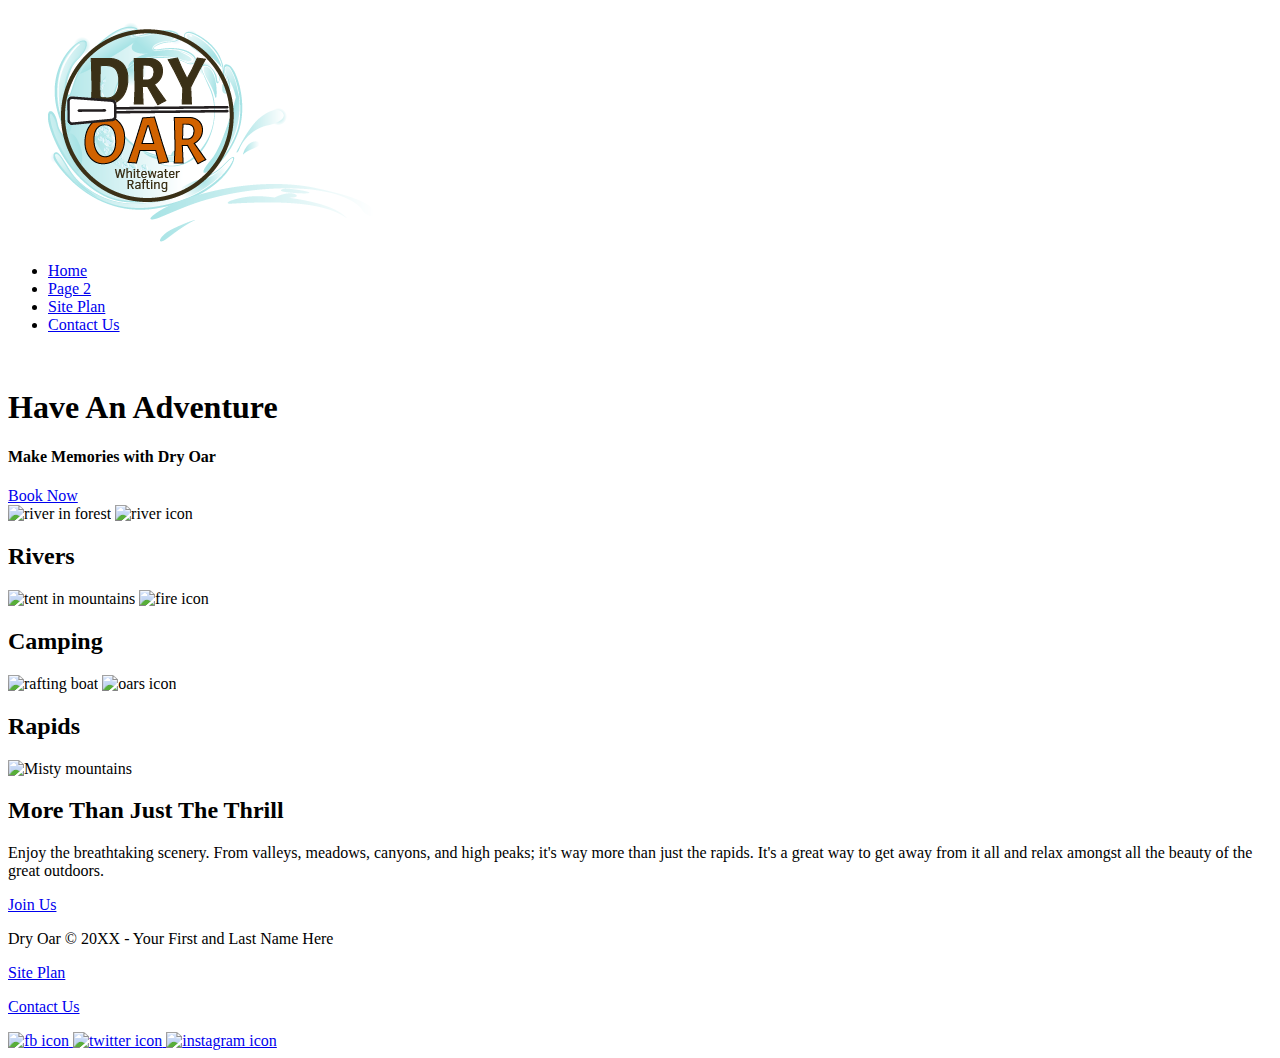
==== index.html @ f2af5c72 "third commit" ====
<!DOCTYPE html>
<html lang="en">
<head>
    <meta charset="UTF-8">
    <meta name="viewport" content="width=device-width, initial-scale=1.0">
    <title>Dry Oar Boating</title>
</head>
<body>
    <header>
        <a href="index.html" id="logo_link">
            <figure>
                <img  class="logo" src="./images/roundlogo.png" alt="Dry Oar logo">
            </figure>
        </a>
        <nav>
            <ul>
                <li><a href="#">Home</a></li>
                <li><a href="#">Page 2</a></li>
                <li><a href="#">Site Plan</a></li>
                <li><a href="#">Contact Us</a></li>
            </ul>
        </nav>
    </header>
    <div id="hero">
        <div id="hero-box">
            <figure>
                <img id="hero-img" src="" alt="">
            </figure>
        </div>
        <section id="hero-msg">
            <h1 class="home-title">Have An Adventure</h1>
            <h4>Make Memories with Dry Oar </h4>
            <div class='button-box'>
                <a class='book' href="contactus.html">Book Now</a>
            </div>
        </section>
    </div>
    <main class="home-grid">
        <section class="rivers-card">
            <img class="card-img" src="images/rivers.jpg" alt="river in forest">
            <img class="icon" src="images/river_icon.png" alt="river icon">
            <h2>Rivers</h2>
        </section>
        <section class="camping-card">
            <img class="card-img" src="images/camping.jpg" alt="tent in mountains">
            <img class="icon" src="images/fire_icon.png" alt="fire icon">
            <h2>Camping</h2>
        </section>
        <section class="rapids-card">
            <img class="card-img" src="images/rapids.jpg" alt="rafting boat">
            <img class="icon" src="images/oars.png" alt="oars icon">
            <h2>Rapids</h2>
        </section>
        <img class="mountains" src="images/mountains.jpg" alt="Misty mountains">
        <section class="msg">
            <h2>More Than Just The Thrill</h2>
            <p>Enjoy the breathtaking scenery. From valleys, meadows, canyons, and high peaks; it's way more than just the rapids. It's a great way to get away from it all and relax amongst all the beauty of the great outdoors. </p>
            <a class='join' href="rivers.html">Join Us</a>
        </section>
    </main>
    <footer>
        <p>Dry Oar &copy; 20XX - Your First and Last Name Here</p>
        <p><a href="site-plan-rafting.html">Site Plan</a></p>
        <p><a href="contactus.html">Contact Us</a></p>
        <div class="social">
            <a href="https://facebook.com">
                <img src="images/facebook.png" alt="fb icon">
            </a>
            <a href="https://twitter.com">
                <img src="images/twitter.png" alt="twitter icon">
            </a>
            <a href="https://instagram.com">
                <img src="images/instagram.png" alt="instagram icon">
            </a>
        </div>
    </footer>
</body>
</html>
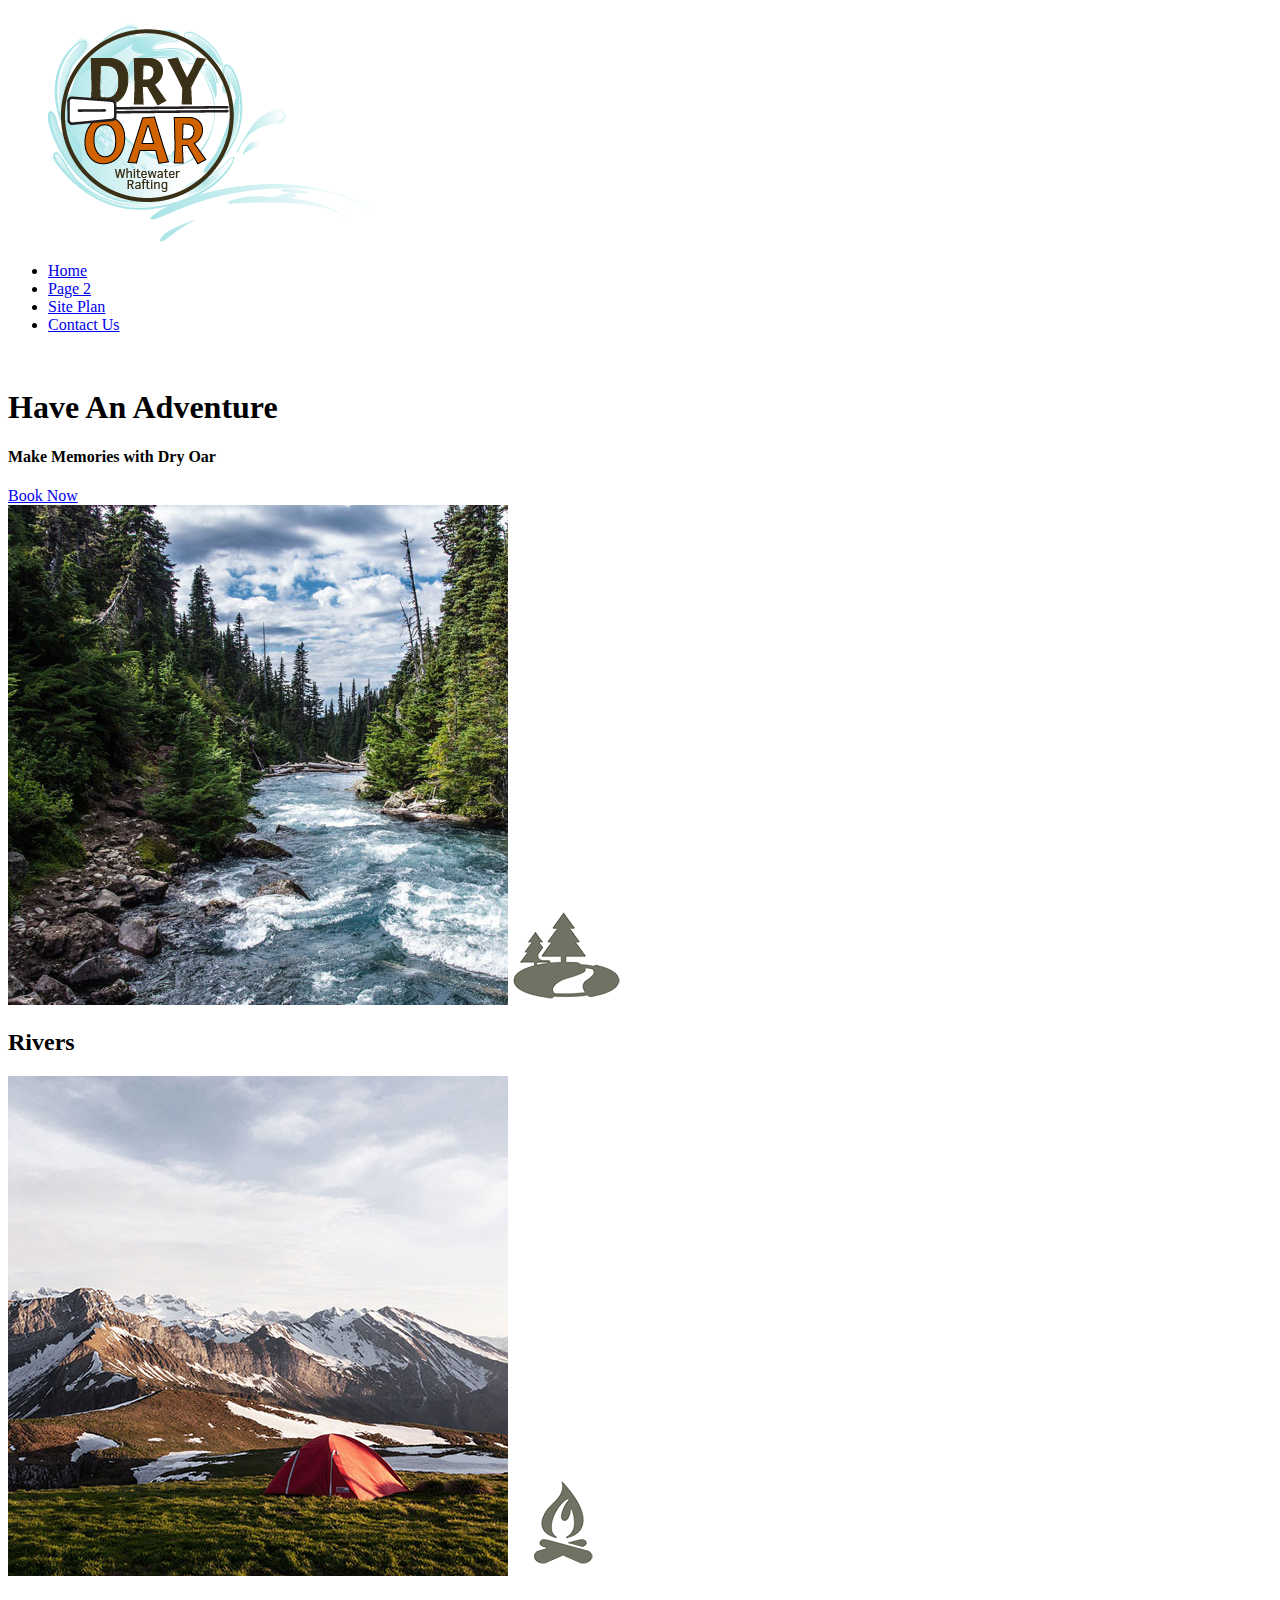
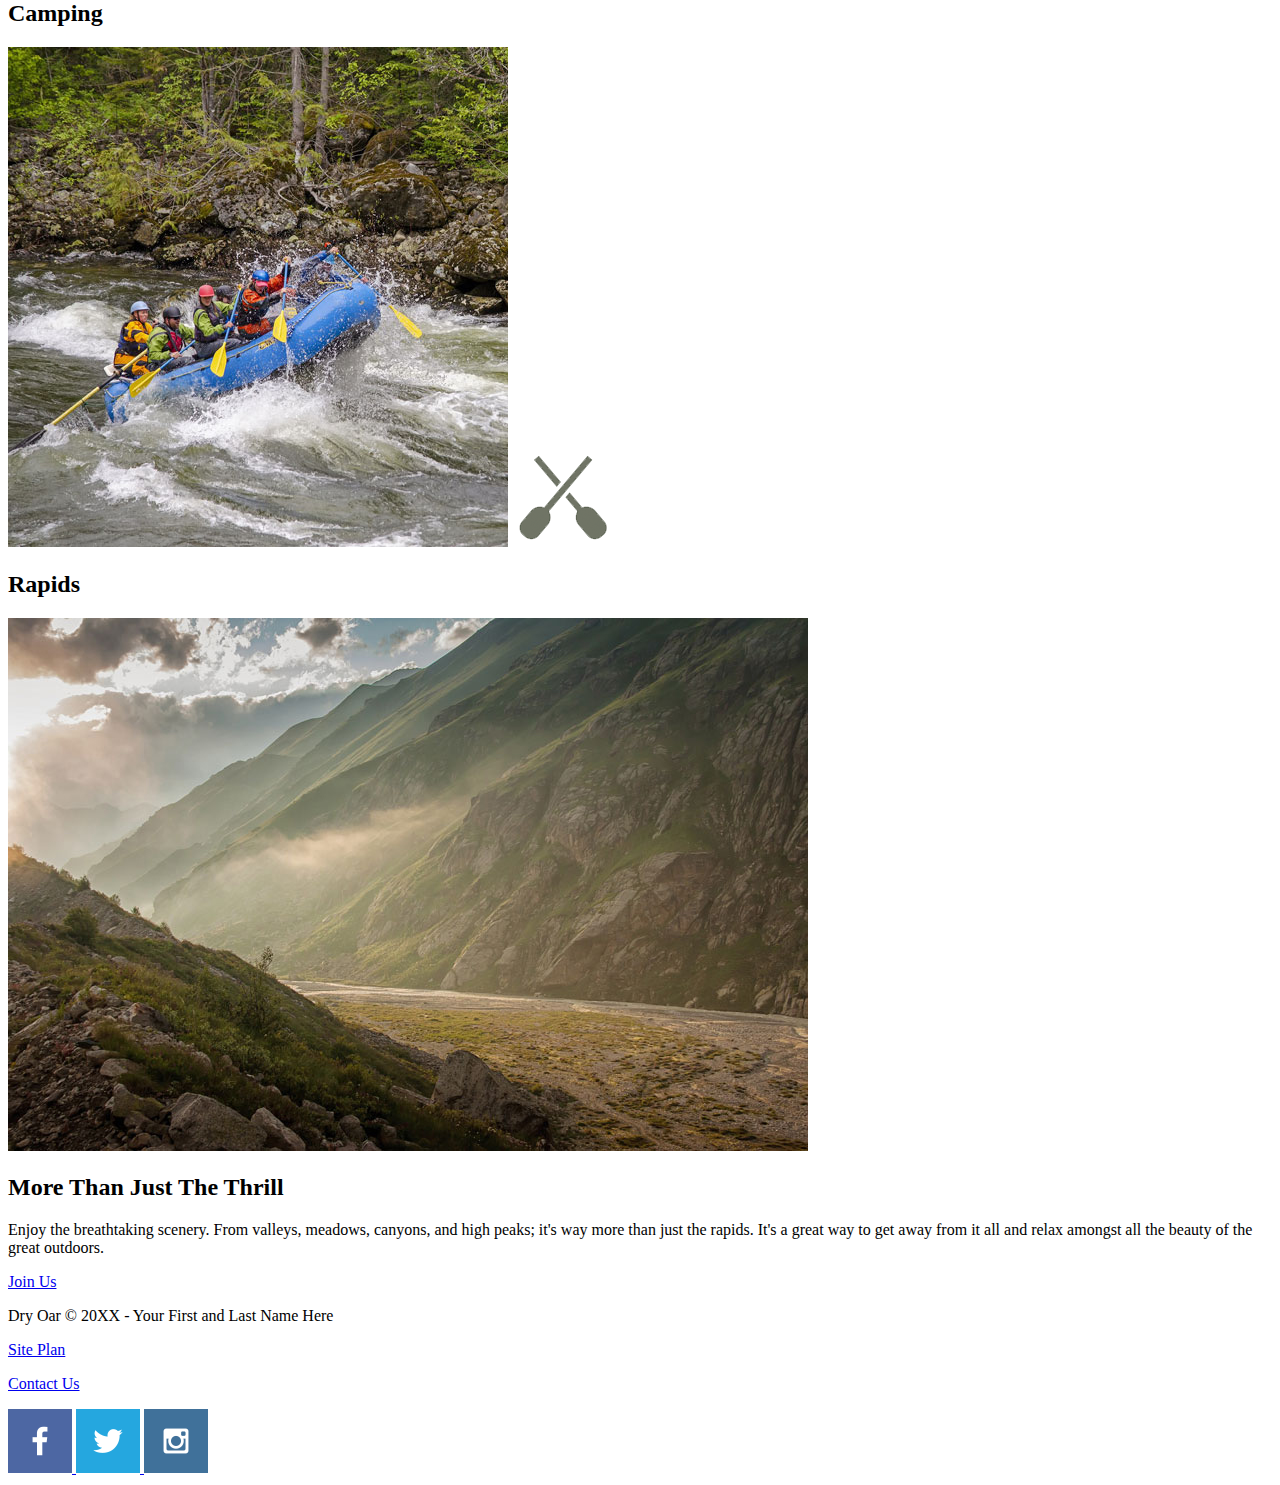
==== commit dd6105b3: "index page ended" ====
--- a/index.html
+++ b/index.html
@@ -37,21 +37,21 @@
     </div>
     <main class="home-grid">
         <section class="rivers-card">
-            <img class="card-img" src="images/rivers.jpg" alt="river in forest">
+            <img class="card-img" src="./images/rivers.jpeg" alt="river in forest">
             <img class="icon" src="images/river_icon.png" alt="river icon">
             <h2>Rivers</h2>
         </section>
         <section class="camping-card">
-            <img class="card-img" src="images/camping.jpg" alt="tent in mountains">
+            <img class="card-img" src="./images/camping.jpeg" alt="tent in mountains">
             <img class="icon" src="images/fire_icon.png" alt="fire icon">
             <h2>Camping</h2>
         </section>
         <section class="rapids-card">
-            <img class="card-img" src="images/rapids.jpg" alt="rafting boat">
+            <img class="card-img" src="./images/rapids.jpeg" alt="rafting boat">
             <img class="icon" src="images/oars.png" alt="oars icon">
             <h2>Rapids</h2>
         </section>
-        <img class="mountains" src="images/mountains.jpg" alt="Misty mountains">
+        <img class="mountains" src="./images/mountains.jpeg" alt="Misty mountains">
         <section class="msg">
             <h2>More Than Just The Thrill</h2>
             <p>Enjoy the breathtaking scenery. From valleys, meadows, canyons, and high peaks; it's way more than just the rapids. It's a great way to get away from it all and relax amongst all the beauty of the great outdoors. </p>
@@ -64,13 +64,13 @@
         <p><a href="contactus.html">Contact Us</a></p>
         <div class="social">
             <a href="https://facebook.com">
-                <img src="images/facebook.png" alt="fb icon">
+                <img src="./images/facebook.png" alt="fb icon">
             </a>
             <a href="https://twitter.com">
-                <img src="images/twitter.png" alt="twitter icon">
+                <img src="./images/twitter.png" alt="twitter icon">
             </a>
             <a href="https://instagram.com">
-                <img src="images/instagram.png" alt="instagram icon">
+                <img src="./images/instagram.png" alt="instagram icon">
             </a>
         </div>
     </footer>
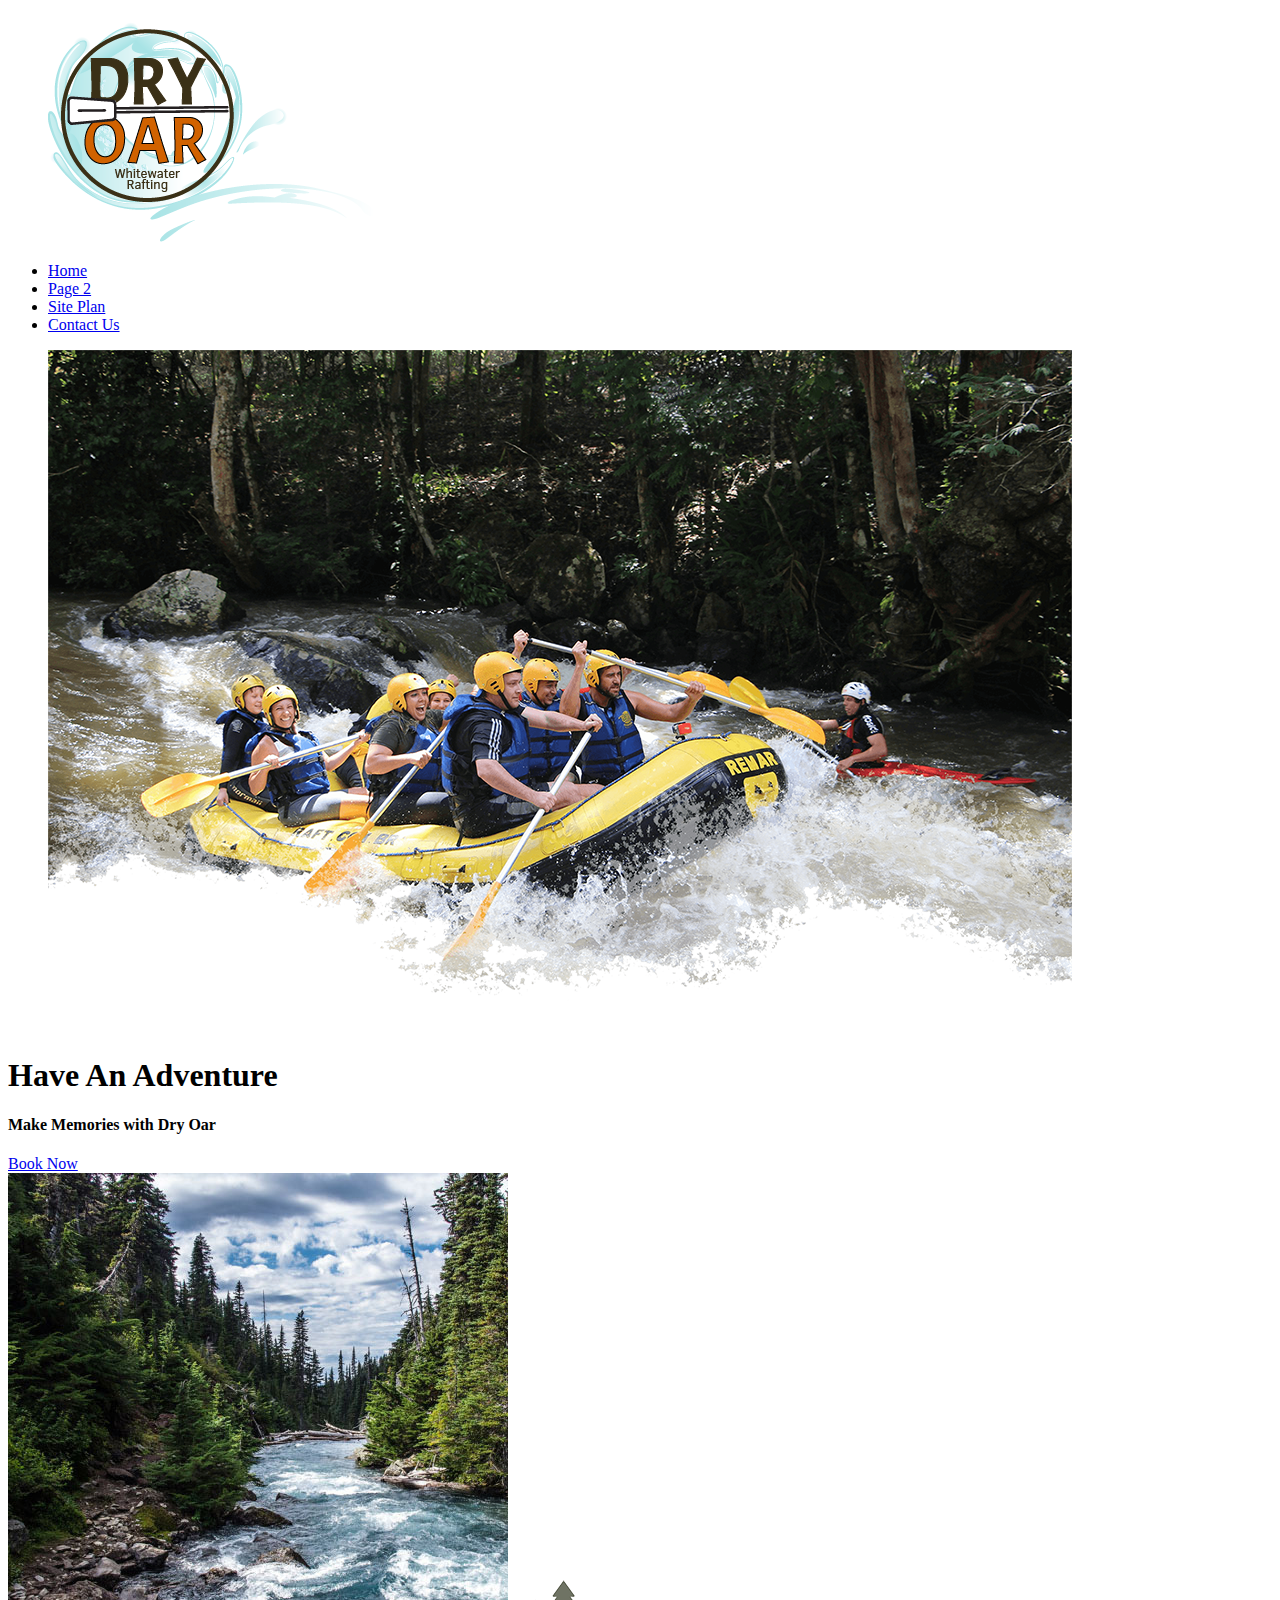
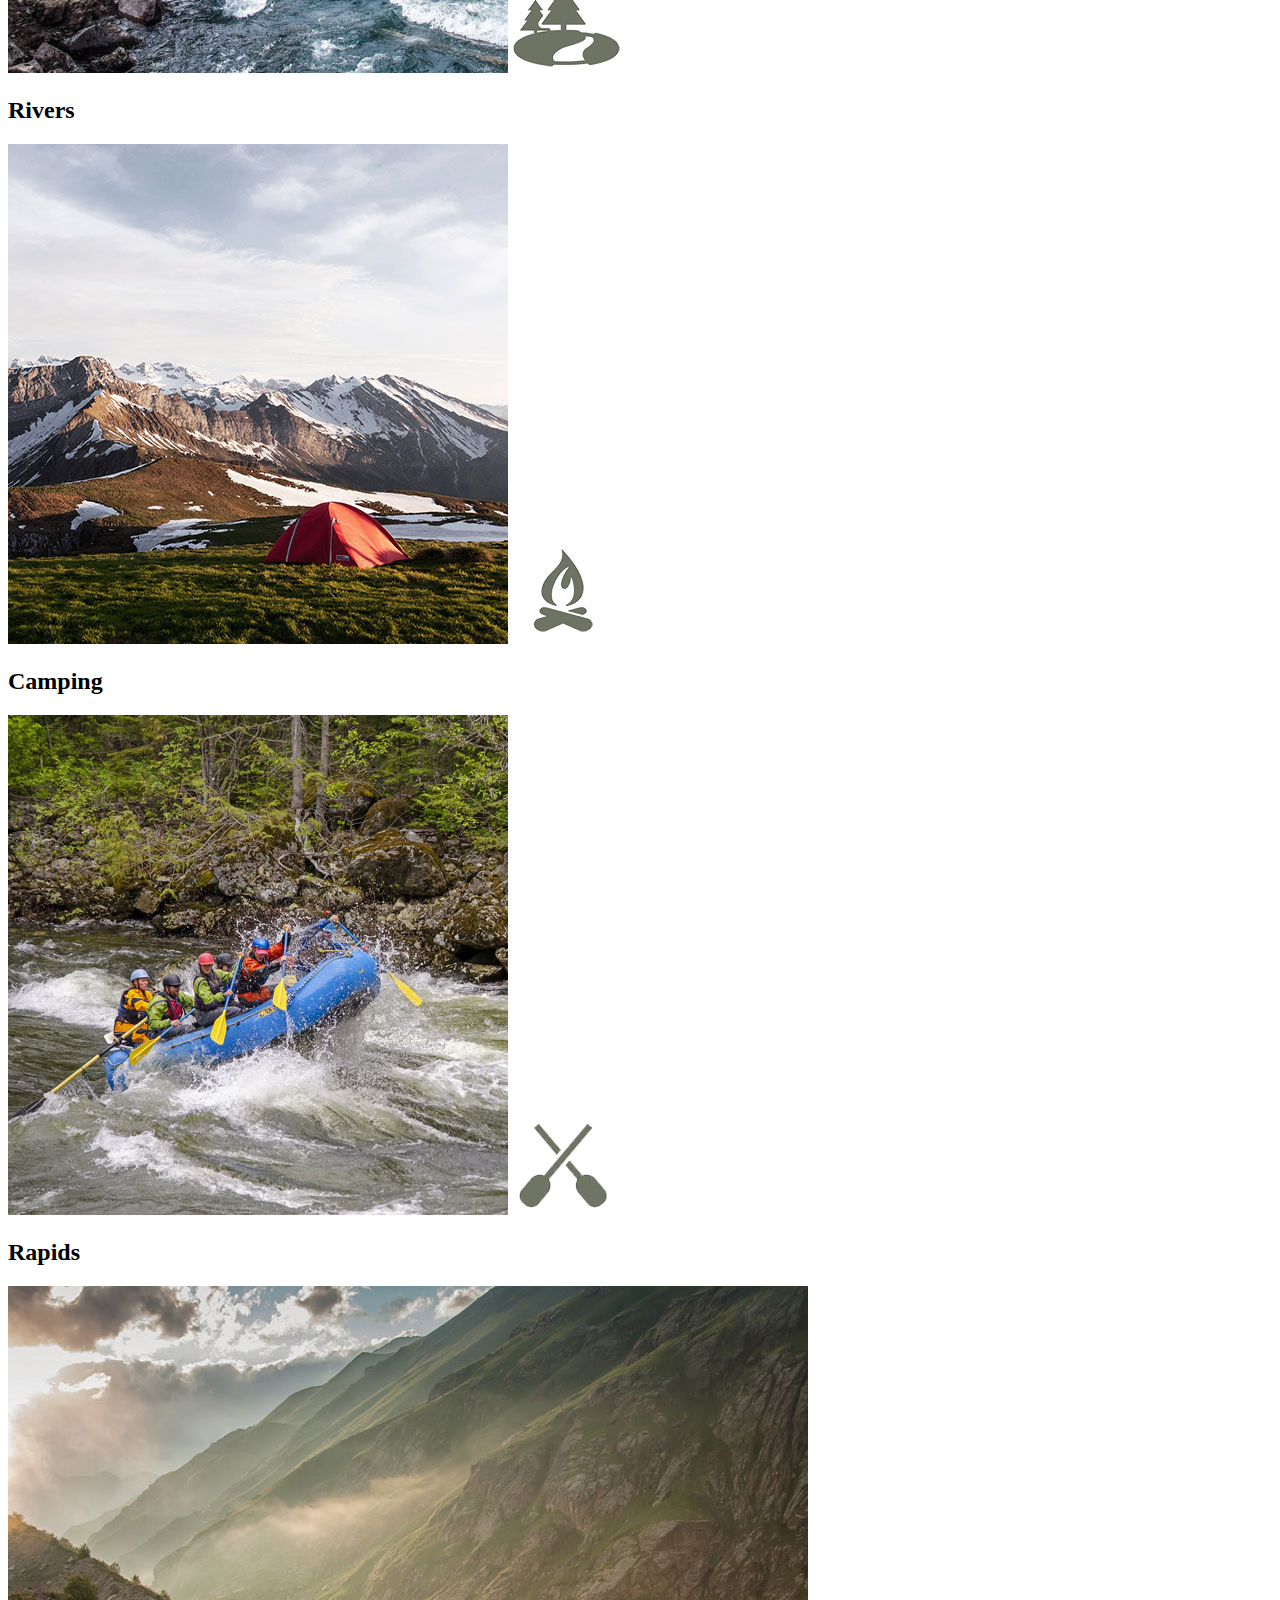
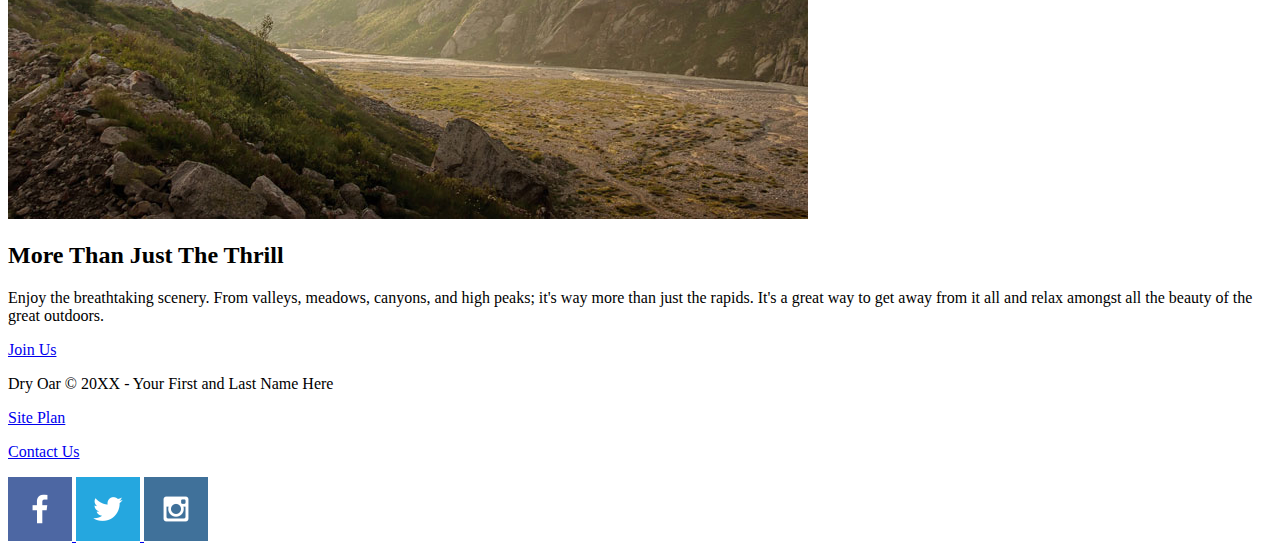
==== commit e5aa07d0: "index page ended" ====
--- a/index.html
+++ b/index.html
@@ -14,17 +14,17 @@
         </a>
         <nav>
             <ul>
-                <li><a href="#">Home</a></li>
+                <li><a href="./index.html">Home</a></li>
                 <li><a href="#">Page 2</a></li>
-                <li><a href="#">Site Plan</a></li>
-                <li><a href="#">Contact Us</a></li>
+                <li><a href="./site-plan-rafting.html">Site Plan</a></li>
+                <li><a href="contactus.html">Contact Us</a></li>
             </ul>
         </nav>
     </header>
     <div id="hero">
         <div id="hero-box">
             <figure>
-                <img id="hero-img" src="" alt="">
+                <img id="hero-img" src="./images/hero.png" alt="People enjoying white water rafting">
             </figure>
         </div>
         <section id="hero-msg">
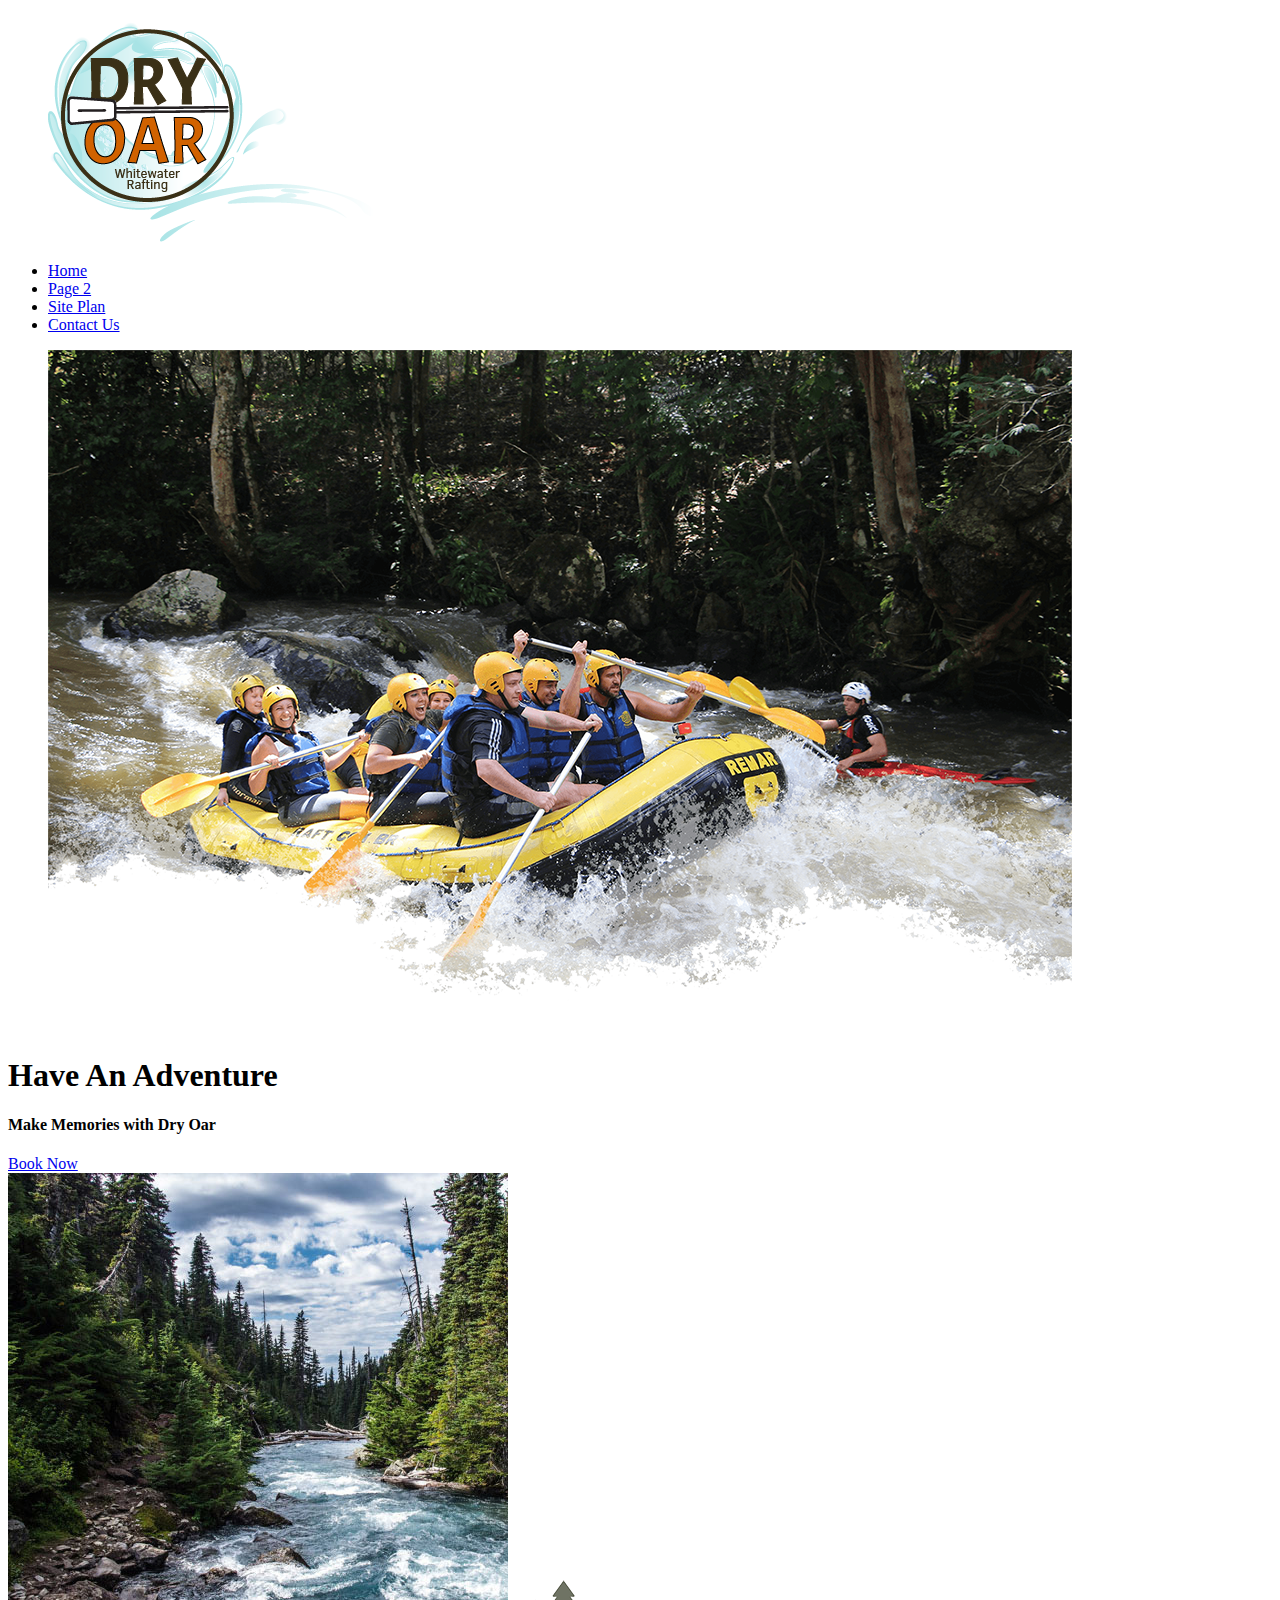
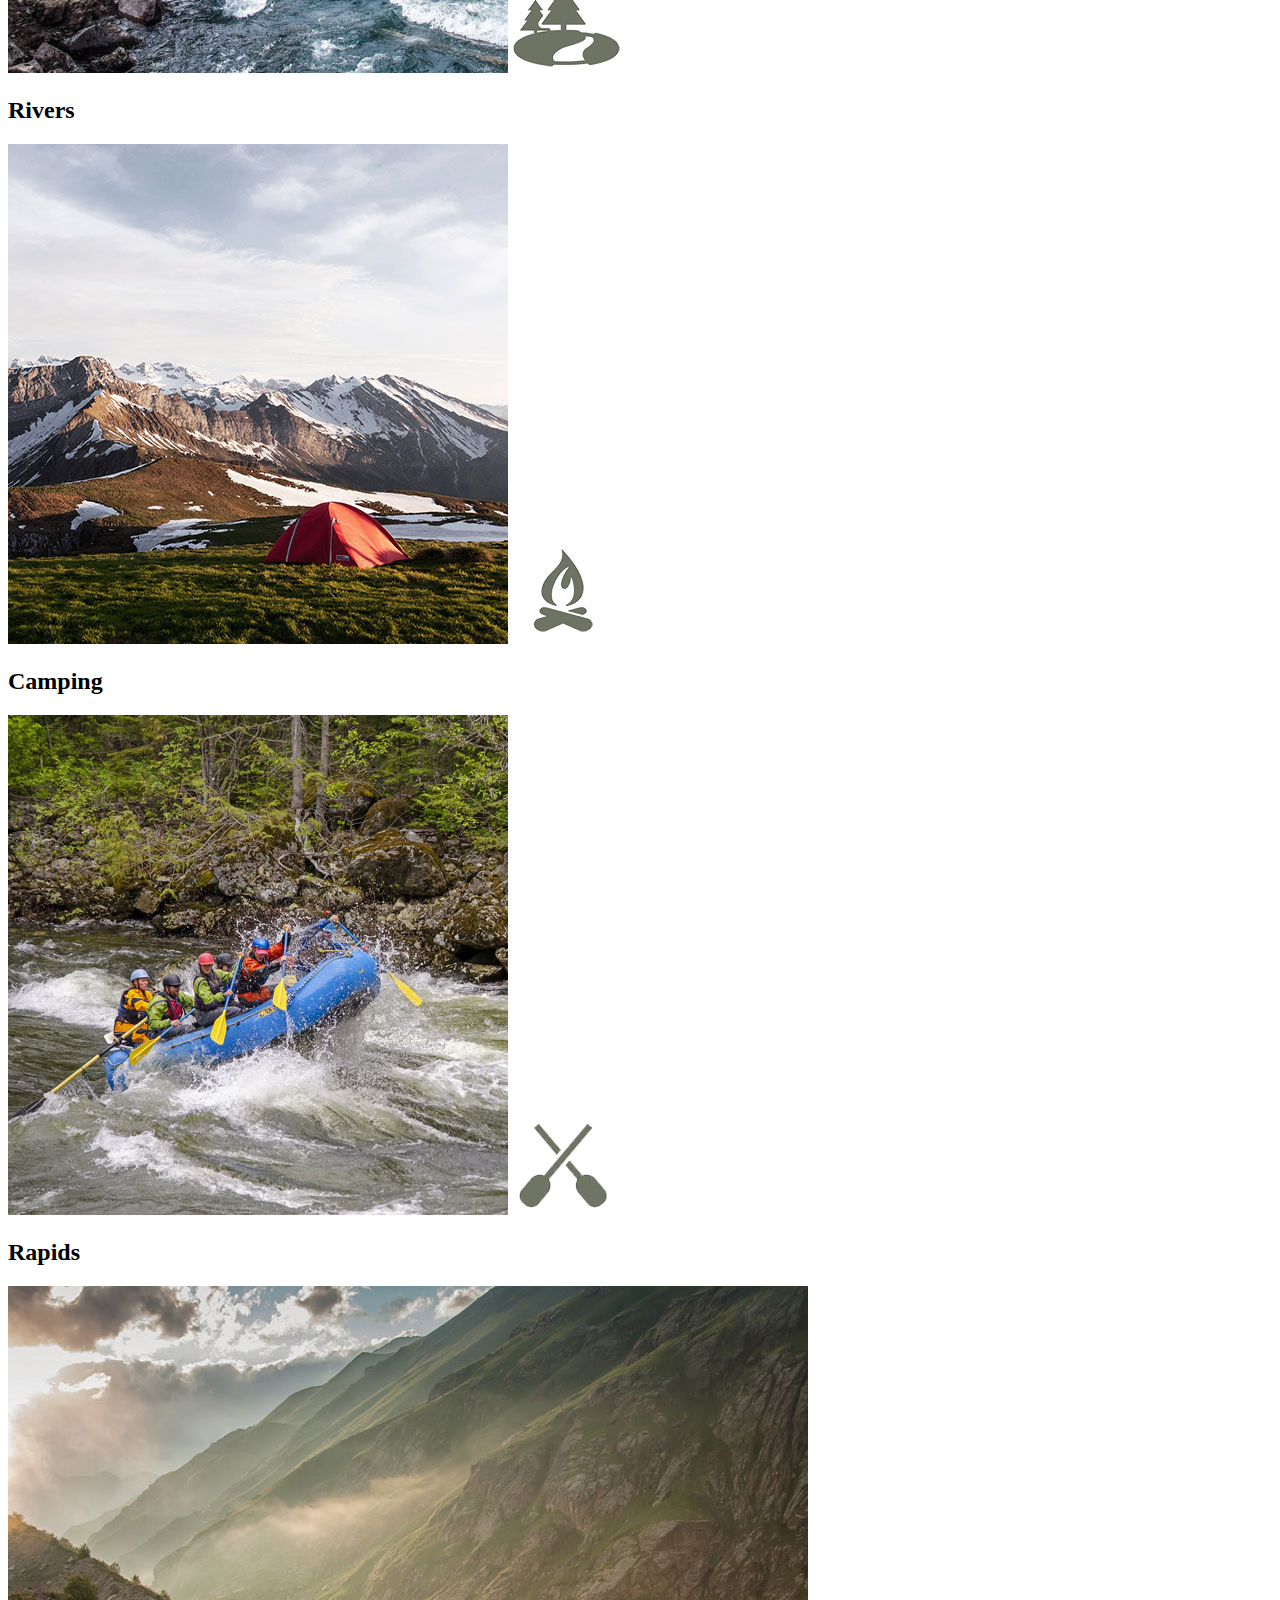
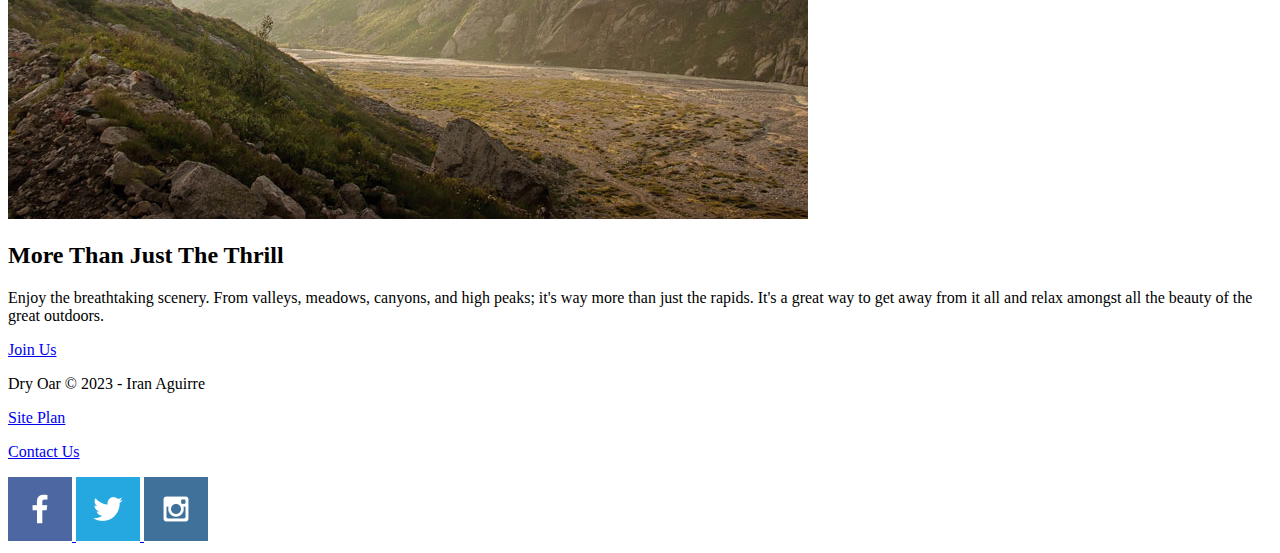
==== commit 544e0ddd: "footer fixed" ====
--- a/index.html
+++ b/index.html
@@ -59,7 +59,7 @@
         </section>
     </main>
     <footer>
-        <p>Dry Oar &copy; 20XX - Your First and Last Name Here</p>
+        <p>Dry Oar &copy; 2023 - Iran Aguirre</p>
         <p><a href="site-plan-rafting.html">Site Plan</a></p>
         <p><a href="contactus.html">Contact Us</a></p>
         <div class="social">
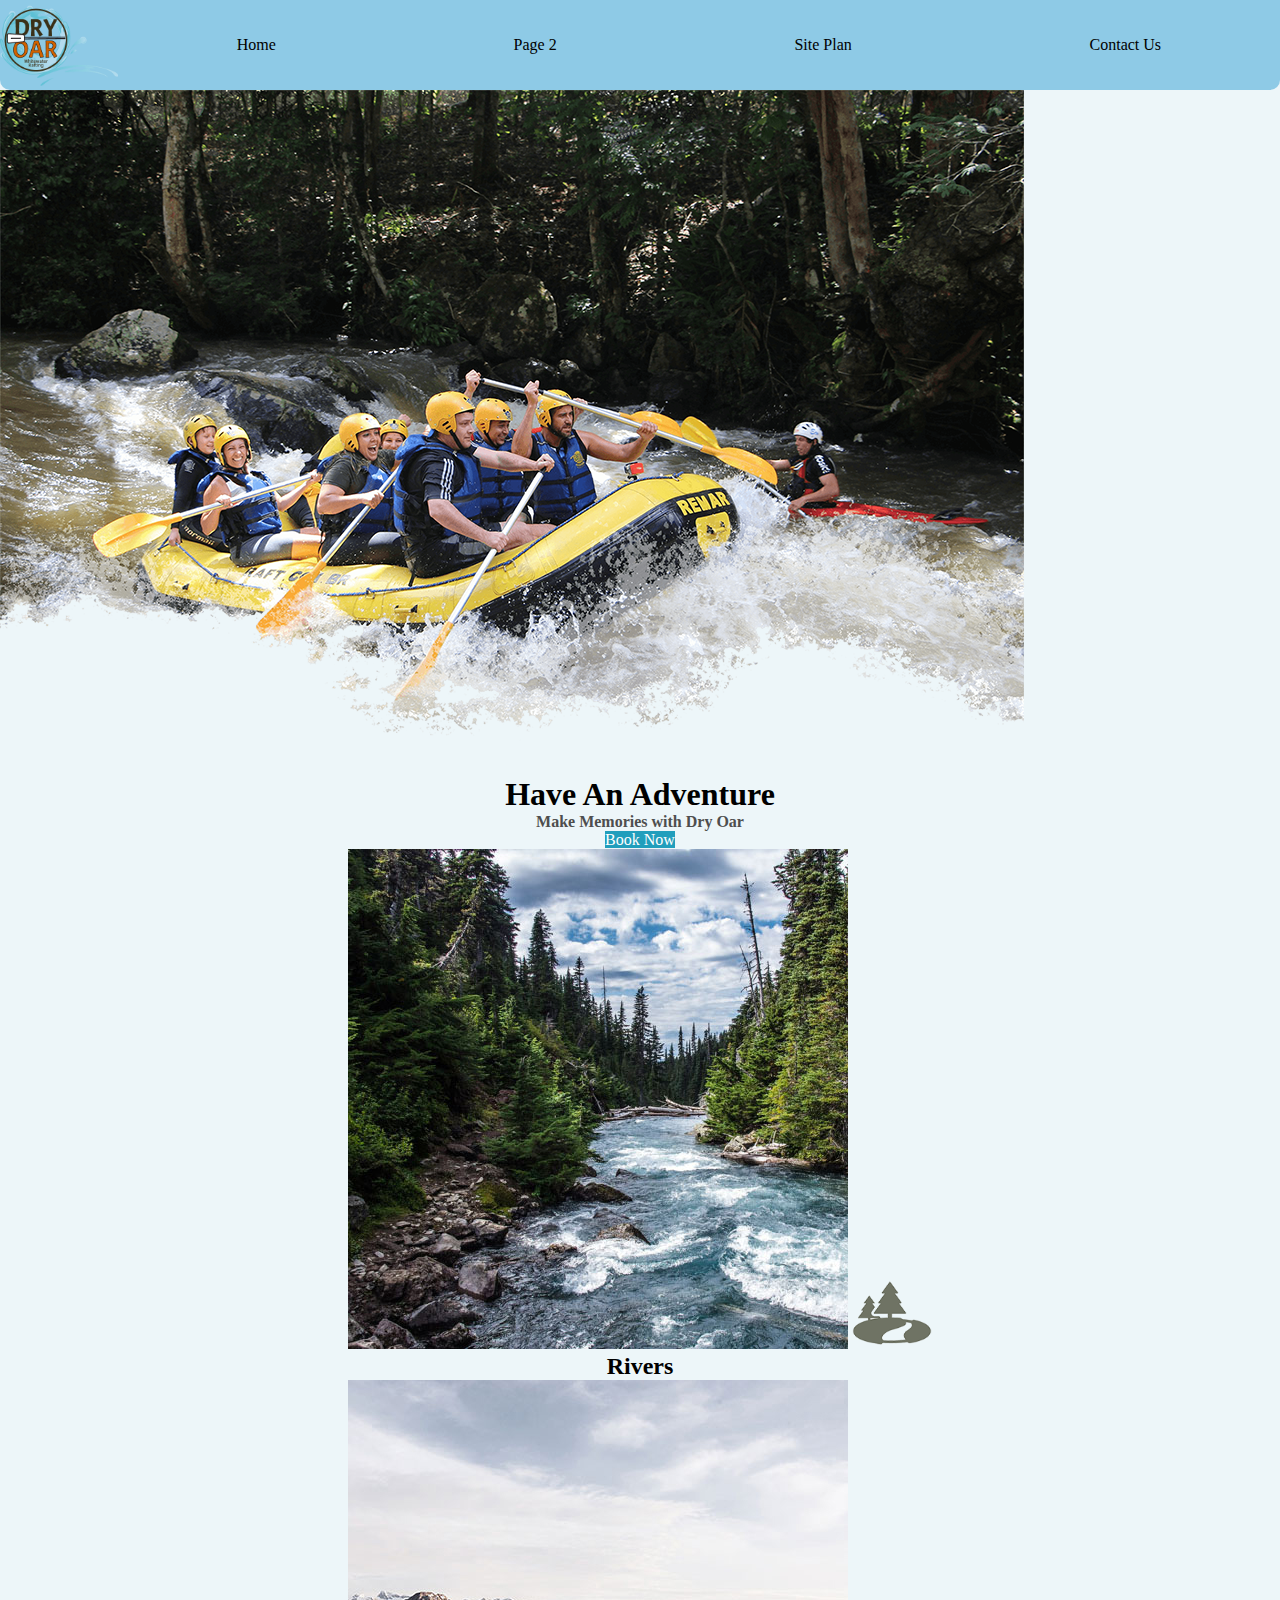
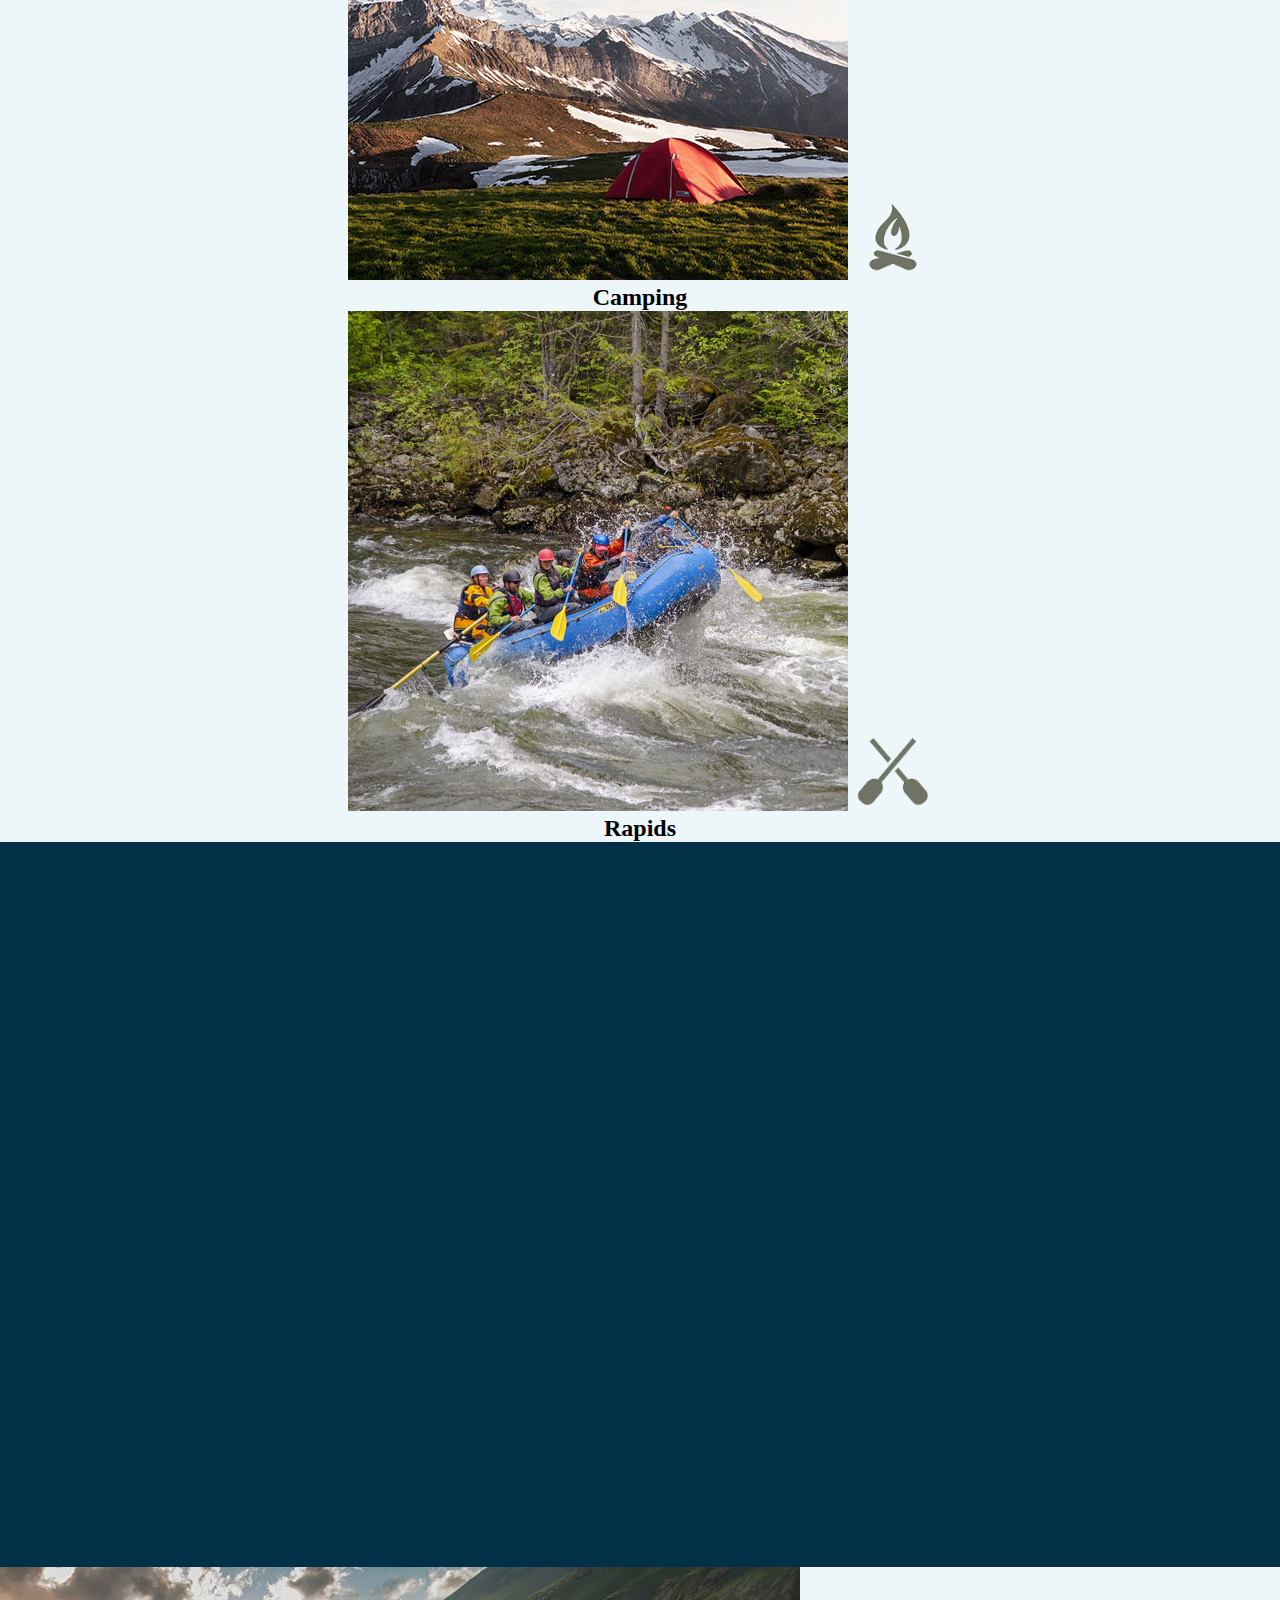
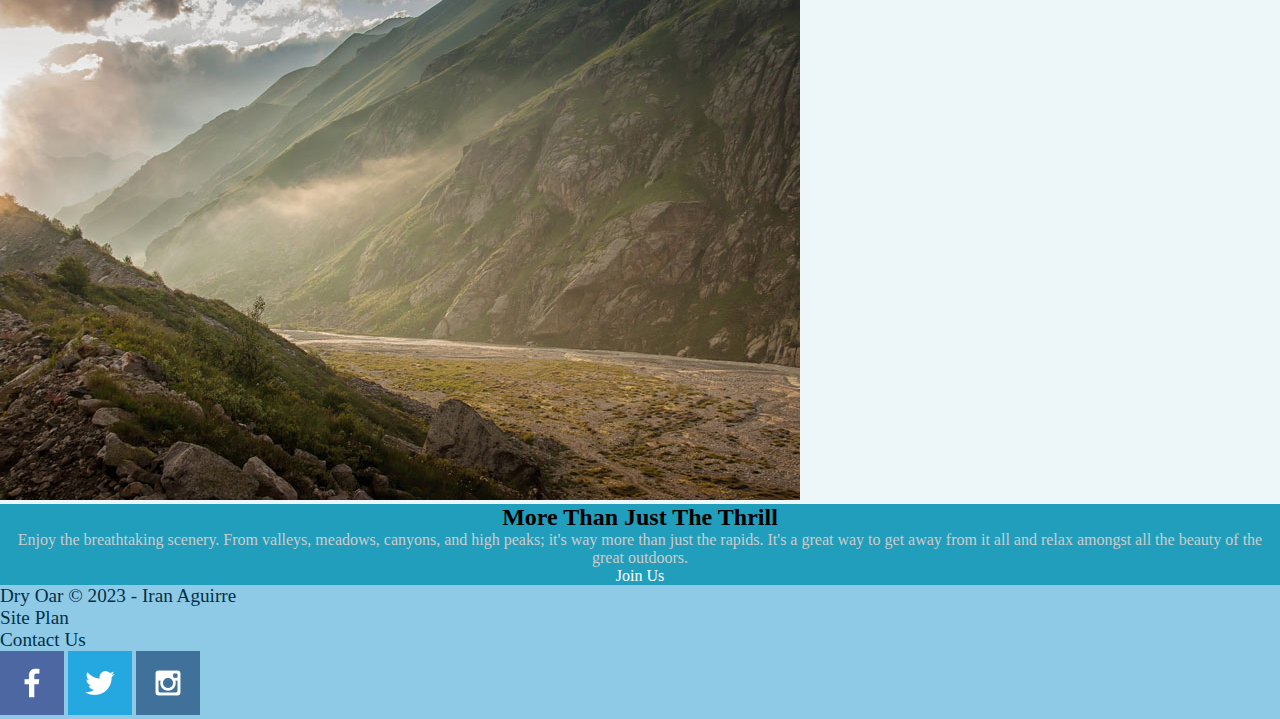
==== commit 9324e4ec: "more styles added from week 4" ====
--- a/index.html
+++ b/index.html
@@ -4,75 +4,79 @@
     <meta charset="UTF-8">
     <meta name="viewport" content="width=device-width, initial-scale=1.0">
     <title>Dry Oar Boating</title>
+    <link rel="stylesheet" href="./styles/styles.css">
 </head>
 <body>
-    <header>
-        <a href="index.html" id="logo_link">
-            <figure>
-                <img  class="logo" src="./images/roundlogo.png" alt="Dry Oar logo">
-            </figure>
-        </a>
-        <nav>
-            <ul>
-                <li><a href="./index.html">Home</a></li>
-                <li><a href="#">Page 2</a></li>
-                <li><a href="./site-plan-rafting.html">Site Plan</a></li>
-                <li><a href="contactus.html">Contact Us</a></li>
-            </ul>
-        </nav>
-    </header>
-    <div id="hero">
-        <div id="hero-box">
-            <figure>
-                <img id="hero-img" src="./images/hero.png" alt="People enjoying white water rafting">
-            </figure>
+    <div id="content">
+        <header>
+            <a href="index.html" id="logo_link">
+                <figure>
+                    <img  class="logo" src="./images/roundlogo.png" alt="Dry Oar logo">
+                </figure>
+            </a>
+            <nav>
+                <ul>
+                    <li><a href="./index.html">Home</a></li>
+                    <li><a href="#">Page 2</a></li>
+                    <li><a href="./site-plan-rafting.html">Site Plan</a></li>
+                    <li><a href="contactus.html">Contact Us</a></li>
+                </ul>
+            </nav>
+        </header>
+        <div id="hero">
+            <div id="hero-box">
+                <figure>
+                    <img id="hero-img" src="./images/hero.png" alt="People enjoying white water rafting">
+                </figure>
+            </div>
+            <section id="hero-msg">
+                <h1 class="home-title">Have An Adventure</h1>
+                <h4>Make Memories with Dry Oar </h4>
+                <div class='button-box'>
+                    <a class='book' href="contactus.html">Book Now</a>
+                </div>
+            </section>
         </div>
-        <section id="hero-msg">
-            <h1 class="home-title">Have An Adventure</h1>
-            <h4>Make Memories with Dry Oar </h4>
-            <div class='button-box'>
-                <a class='book' href="contactus.html">Book Now</a>
+        <main class="home-grid">
+            <section class="rivers-card">
+                <img class="card-img" src="./images/rivers.jpeg" alt="river in forest">
+                <img class="icon" src="images/river_icon.png" alt="river icon">
+                <h2>Rivers</h2>
+            </section>
+            <section class="camping-card">
+                <img class="card-img" src="./images/camping.jpeg" alt="tent in mountains">
+                <img class="icon" src="images/fire_icon.png" alt="fire icon">
+                <h2>Camping</h2>
+            </section>
+            <section class="rapids-card">
+                <img class="card-img" src="./images/rapids.jpeg" alt="rafting boat">
+                <img class="icon" src="images/oars.png" alt="oars icon">
+                <h2>Rapids</h2>
+            </section>
+            <div id="background"></div>
+            <img class="mountains" src="./images/mountains.jpeg" alt="Misty mountains">
+            <section class="msg">
+                <h2>More Than Just The Thrill</h2>
+                <p>Enjoy the breathtaking scenery. From valleys, meadows, canyons, and high peaks; it's way more than just the rapids. It's a great way to get away from it all and relax amongst all the beauty of the great outdoors. </p>
+                <a class='join' href="rivers.html">Join Us</a>
+            </section>
+        </main>
+        <footer>
+            <p>Dry Oar &copy; 2023 - Iran Aguirre</p>
+            <p><a href="site-plan-rafting.html">Site Plan</a></p>
+            <p><a href="contactus.html">Contact Us</a></p>
+            <div class="social">
+                <a href="https://facebook.com" target="_blank">
+                    <img src="./images/facebook.png" alt="fb icon">
+                </a>
+                <a href="https://twitter.com" target="_blank">
+                    <img src="./images/twitter.png" alt="twitter icon">
+                </a>
+                <a href="https://instagram.com" target="_blank">
+                    <img src="./images/instagram.png" alt="instagram icon">
+                </a>
             </div>
-        </section>
+        </footer>
     </div>
-    <main class="home-grid">
-        <section class="rivers-card">
-            <img class="card-img" src="./images/rivers.jpeg" alt="river in forest">
-            <img class="icon" src="images/river_icon.png" alt="river icon">
-            <h2>Rivers</h2>
-        </section>
-        <section class="camping-card">
-            <img class="card-img" src="./images/camping.jpeg" alt="tent in mountains">
-            <img class="icon" src="images/fire_icon.png" alt="fire icon">
-            <h2>Camping</h2>
-        </section>
-        <section class="rapids-card">
-            <img class="card-img" src="./images/rapids.jpeg" alt="rafting boat">
-            <img class="icon" src="images/oars.png" alt="oars icon">
-            <h2>Rapids</h2>
-        </section>
-        <img class="mountains" src="./images/mountains.jpeg" alt="Misty mountains">
-        <section class="msg">
-            <h2>More Than Just The Thrill</h2>
-            <p>Enjoy the breathtaking scenery. From valleys, meadows, canyons, and high peaks; it's way more than just the rapids. It's a great way to get away from it all and relax amongst all the beauty of the great outdoors. </p>
-            <a class='join' href="rivers.html">Join Us</a>
-        </section>
-    </main>
-    <footer>
-        <p>Dry Oar &copy; 2023 - Iran Aguirre</p>
-        <p><a href="site-plan-rafting.html">Site Plan</a></p>
-        <p><a href="contactus.html">Contact Us</a></p>
-        <div class="social">
-            <a href="https://facebook.com">
-                <img src="./images/facebook.png" alt="fb icon">
-            </a>
-            <a href="https://twitter.com">
-                <img src="./images/twitter.png" alt="twitter icon">
-            </a>
-            <a href="https://instagram.com">
-                <img src="./images/instagram.png" alt="instagram icon">
-            </a>
-        </div>
-    </footer>
 </body>
 </html>--- a/styles/styles.css
+++ b/styles/styles.css
@@ -0,0 +1,116 @@
+*, 
+*:after,
+*:before {
+    margin: 0;
+    padding: 0;
+    box-sizing: border-box;
+    text-decoration: none;
+}
+
+body{
+    background-color: #edf6f9;
+}
+#content{
+    max-width: 1600px;
+    margin: 0 auto;
+}
+li{
+    list-style: none;
+}
+nav a,
+.book,
+.join,
+footer a{
+    text-decoration: none;
+    color: black;
+}
+header{
+    display: flex;
+    align-items: center;
+    background-color: #8ECAE6;
+    border-bottom-left-radius: 10px;
+    border-bottom-right-radius: 10px;
+}
+#logo_link {
+    height: 90px;
+}
+#logo_link figure{
+    height: 100%;
+    margin: 0 auto;
+}
+#logo_link figure img{
+    width: 100%;
+    height: 100%;
+    object-fit: contain;
+}
+.logo,
+.icon{
+    width: 80px;
+}
+header nav{
+    width: 100%;
+}
+header nav ul{
+    display: flex;
+    justify-content: space-around;
+}
+nav a,
+#hero-msg h1,
+#hero-msg h4,
+.button-box,
+main section{
+    text-align: center;
+}
+nav a:hover{
+    background-color: #edf6f9;
+}
+#background {
+    height: 725px;
+}
+.book, .join{
+    background-color: #219EBC;
+}
+.book:hover, .join:hover{
+    background-color: #8ECAE6;
+}
+#background{
+    background-color: #023047;
+}
+.msg{
+    background-color: #219EBC;
+}
+footer{
+    background-color: #8ECAE6;
+}
+.home-title{
+    color: black;
+}
+
+h4{
+    color: #4e4e4e;
+}
+.book, .join{
+    color: white;
+}
+.msg h2{
+    color: black;
+}
+.msg p{
+    color: #cccccc;
+}
+.book:hover, .join:hover{
+    color: black;
+}
+footer,
+footer a{
+    color: #023047;
+}
+footer p{
+    font-size: 1.2em;
+}
+footer a:hover{
+    color: #ffffff;
+}
+footer p a:hover {
+    text-decoration: underline;
+}   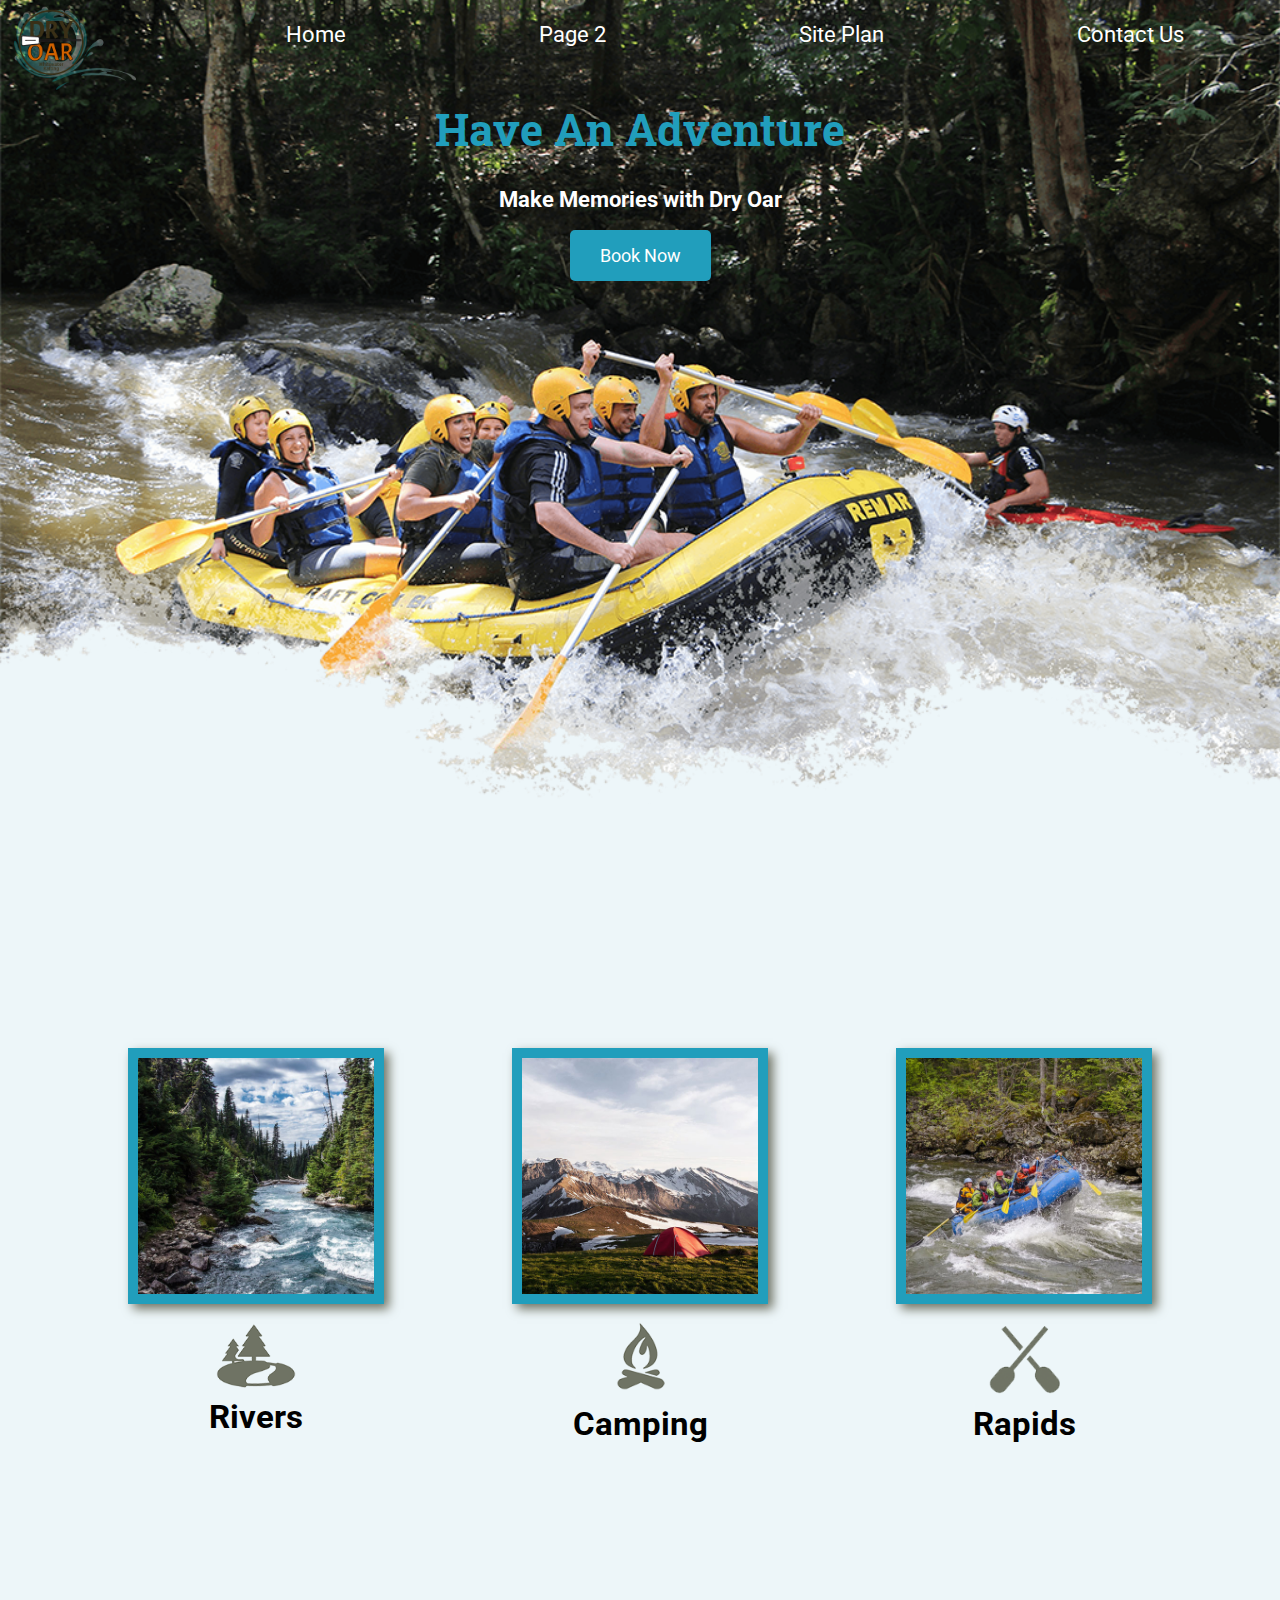
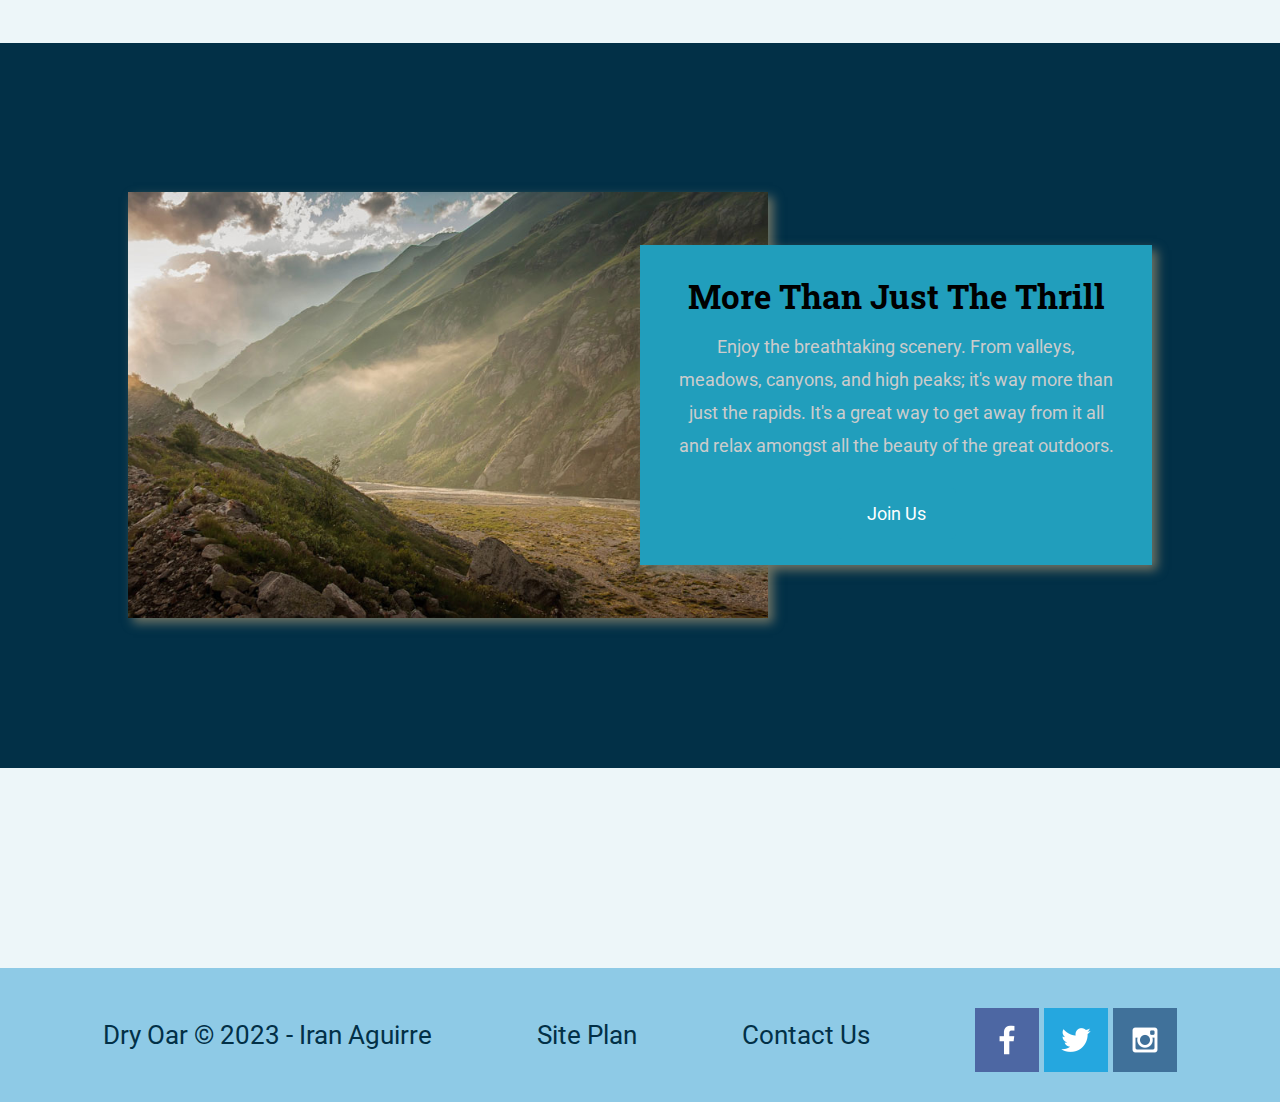
==== commit 78cf104f: "mores styles added" ====
--- a/index.html
+++ b/index.html
@@ -25,9 +25,7 @@
         </header>
         <div id="hero">
             <div id="hero-box">
-                <figure>
-                    <img id="hero-img" src="./images/hero.png" alt="People enjoying white water rafting">
-                </figure>
+                <img id="hero-img" src="./images/hero.png" alt="People enjoying white water rafting">
             </div>
             <section id="hero-msg">
                 <h1 class="home-title">Have An Adventure</h1>
--- a/styles/styles.css
+++ b/styles/styles.css
@@ -1,14 +1,25 @@
+@import url('https://fonts.googleapis.com/css2?family=Roboto+Slab:wght@500&family=Roboto:wght@400;500;700&display=swap');
+:root{
+    --body-font:'Roboto', sans-serif;
+    --headline-font:'Roboto Slab', serif, times;  
+}
+
 *, 
 *:after,
 *:before {
+    box-sizing: border-box;
+    text-decoration: none;
+}
+
+body{
+    background-color: #edf6f9;
+    font-family: var(--body-font);
+    font-size: 22px;
     margin: 0;
     padding: 0;
-    box-sizing: border-box;
-    text-decoration: none;
-}
-
-body{
-    background-color: #edf6f9;
+}
+h2{
+    margin: 0;
 }
 #content{
     max-width: 1600px;
@@ -24,15 +35,18 @@
     text-decoration: none;
     color: black;
 }
+nav a{
+    padding: 35px;
+}
 header{
-    display: flex;
-    align-items: center;
-    background-color: #8ECAE6;
-    border-bottom-left-radius: 10px;
-    border-bottom-right-radius: 10px;
+    display: grid;
+    grid-template-columns: 150px auto;
 }
 #logo_link {
     height: 90px;
+    padding-top: 5px;
+    justify-self: center;
+    align-self: center;
 }
 #logo_link figure{
     height: 100%;
@@ -47,6 +61,9 @@
 .icon{
     width: 80px;
 }
+.icon{
+    padding-top: 10px;
+}
 header nav{
     width: 100%;
 }
@@ -54,6 +71,32 @@
     display: flex;
     justify-content: space-around;
 }
+nav a{
+    color: #ffffff;
+}
+/* Hero styles */
+#hero{
+    display: grid;
+    grid-template-columns: 1fr 3fr 1fr;
+    margin-top: -100px; 
+}
+#hero-box{
+    grid-column: 1/4;
+    grid-row: 1/3;
+    z-index: -1;
+}
+#hero-msg{
+    grid-column: 2/3;
+    grid-row: 1/2;
+    margin-top: 100px;
+}
+#hero-img{
+    width: 100%;
+}
+#hero-msg h4 {
+    color: white;
+}
+/* main styles */
 nav a,
 #hero-msg h1,
 #hero-msg h4,
@@ -61,6 +104,16 @@
 main section{
     text-align: center;
 }
+.home-grid{
+    display: grid;
+    grid-template-columns: repeat(10, 1fr);
+}
+.card-img, .mountains {
+    width: 100%;
+}
+main section img{
+    box-sizing: border-box;
+}
 nav a:hover{
     background-color: #edf6f9;
 }
@@ -78,28 +131,89 @@
 }
 .msg{
     background-color: #219EBC;
-}
+    line-height: 1.5em;
+    padding: 35px;
+}
+
+.home-title{
+    color: #219EBC;
+    font-family: var(--headline-font);
+    font-size: 2em;
+    margin-top: 10px;
+}
+
+h4{
+    color: #4e4e4e;
+}
+.book, .join{
+    color: white;
+    font-size: 18px;
+    padding: 15px 30px;
+    margin-top: 50px;
+    border-radius: 5px;
+}
+.msg h2{
+    color: black;
+    font-family: var(--headline-font);
+}
+.msg p{
+    color: #cccccc;
+    font-size: .8em;
+    padding-bottom: 15px;
+}
+.book:hover, .join:hover{
+    color: black;
+}
+.rivers-card, .camping-card, .rapids-card{
+    margin: 200px 0;
+}
+.card-img{
+    border: 10px solid #219EBC;
+    transition: transform .5s;
+    box-shadow: 5px 5px 10px #6f7364;
+}
+.card-img:hover {
+    opacity: .6;
+    transform: scale(1.1);
+}
+.rivers-card{
+    grid-column: 2/4;
+    grid-row: 2/3;
+}
+.camping-card{
+    grid-column: 5/7;
+    grid-row: 2/3;
+}
+.rapids-card{
+    grid-column: 8/10;
+    grid-row: 2/3;
+}
+#background{
+    grid-column: 1/11;
+    grid-row: 4/9;
+}
+.mountains{
+    grid-column: 2/7;
+    grid-row: 5/8;
+    box-shadow: 5px 5px 10px #6f7364;
+}
+.msg{
+    grid-column: 6/10;
+    grid-row: 6/7;
+    box-shadow: 5px 5px 10px #6f7364;
+}
+/* Footer */
 footer{
     background-color: #8ECAE6;
-}
-.home-title{
-    color: black;
-}
-
-h4{
-    color: #4e4e4e;
-}
-.book, .join{
-    color: white;
-}
-.msg h2{
-    color: black;
-}
-.msg p{
-    color: #cccccc;
-}
-.book:hover, .join:hover{
-    color: black;
+    padding: 25px 50px;
+    margin-top: 200px; 
+    display: flex;
+    justify-content: space-around;
+    align-items: center;
+}
+footer{
+    padding: 25px 50px;
+    margin-top: 200px;
 }
 footer,
 footer a{
@@ -113,4 +227,49 @@
 }
 footer p a:hover {
     text-decoration: underline;
-}   +}
+footer .social img{
+    padding-top: 15px;
+}   
+
+@media screen and (max-width: 900px) {
+    #hero, .home-grid {
+        display: block;
+        height: auto;
+    }
+    nav, footer {
+        flex-direction: column;
+    }
+    nav a {
+        display: block;
+        padding: 15px;
+    }
+    #hero {
+        margin-top: 0;
+    }
+    #hero-msg {
+        margin-top: 0;
+    }
+    #hero-msg h4 {
+        display: none;
+    }
+    .home-title {
+        font-size: 25px;
+        color: #6f7364;
+    }
+    .rivers-card, .camping-card, .rapids-card { 
+        margin: 50px auto;
+        width: 60%;
+    }
+    #background {
+        display: none;
+    }
+    .mountains, .msg {
+        width: 80%;
+        display: block;
+        margin: 0 auto;
+    }
+    footer {
+        margin-top: 25px;
+    }
+}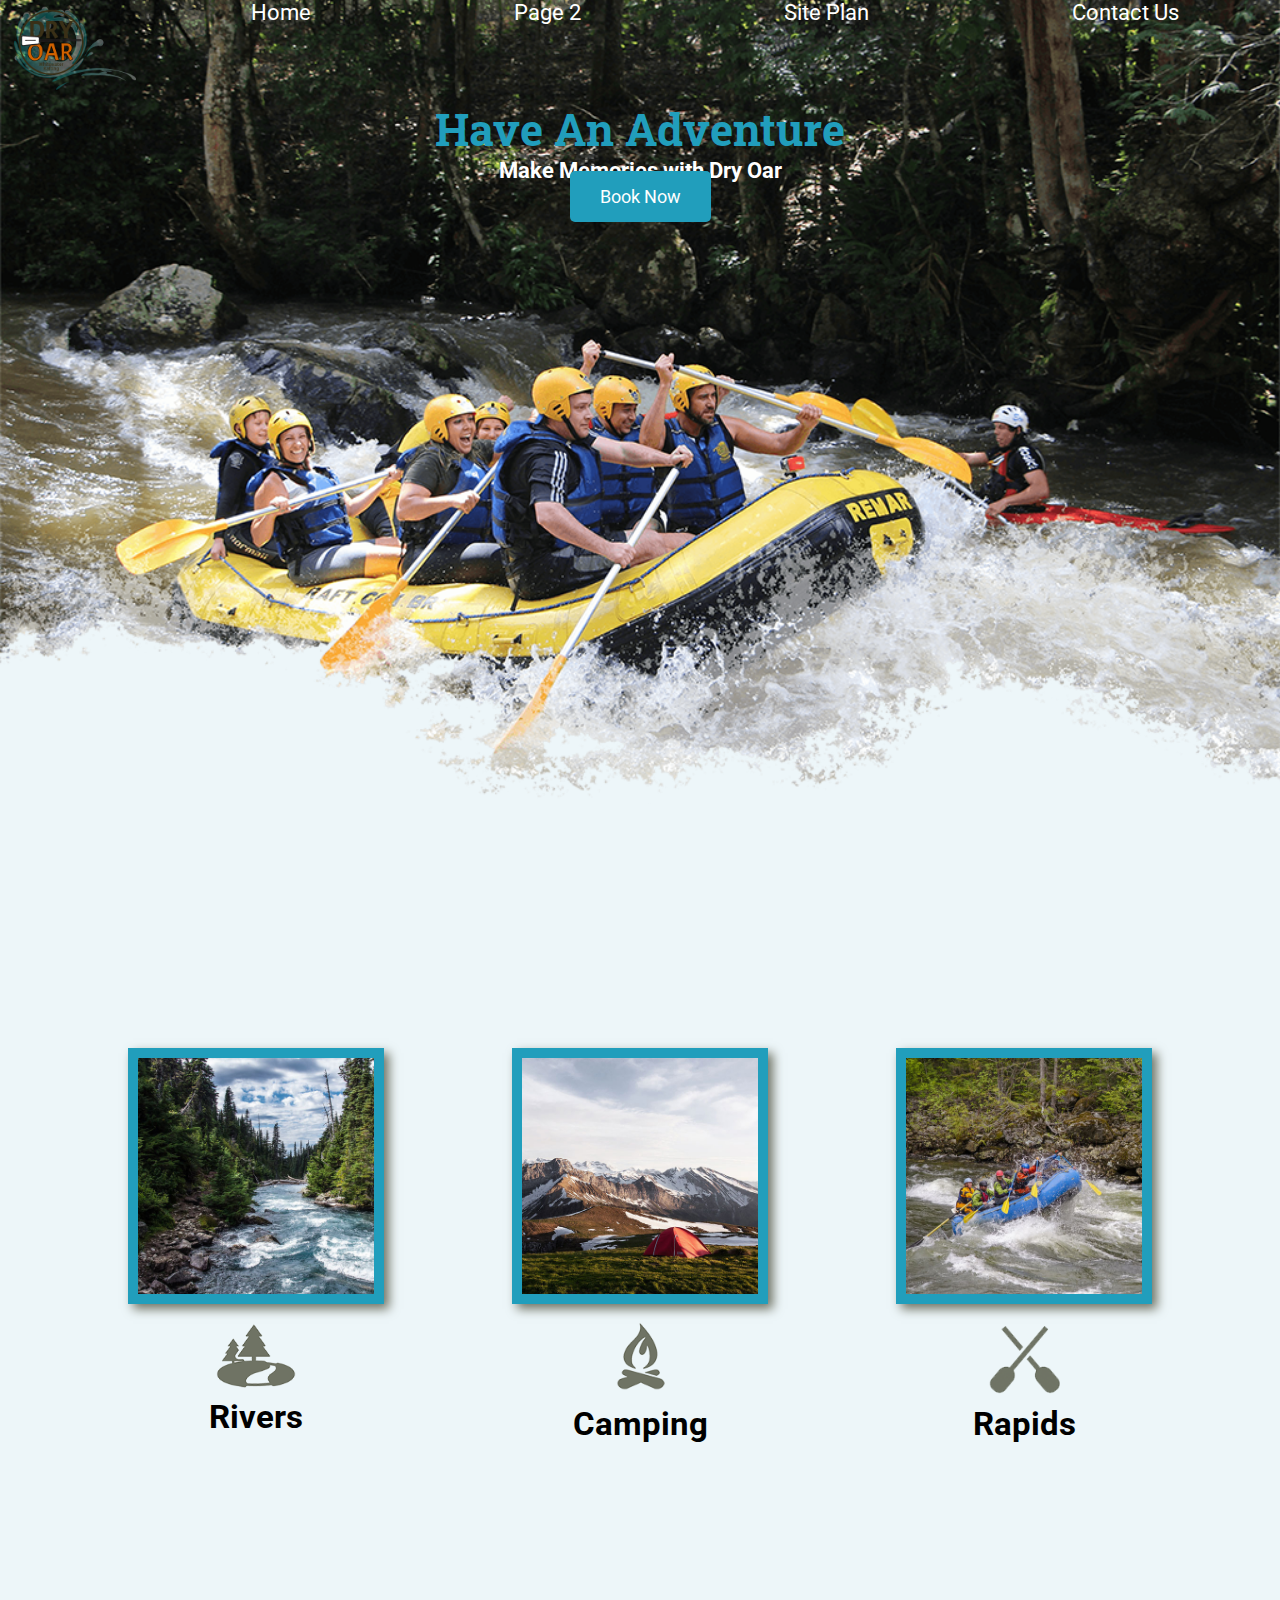
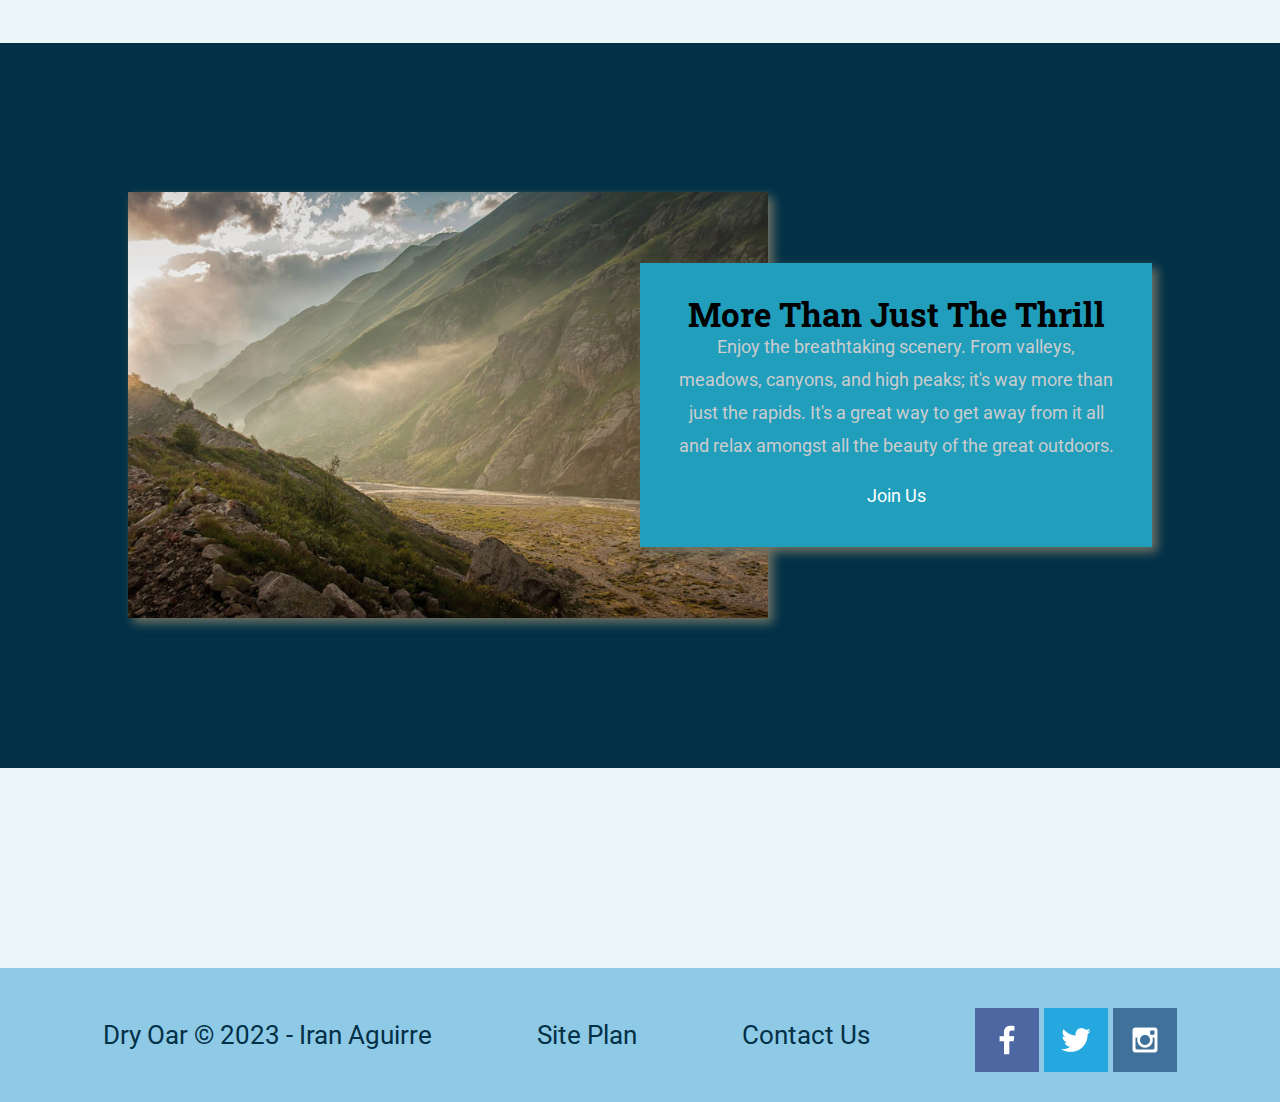
==== commit e2629ffd: "rivers html and css" ====
--- a/index.html
+++ b/index.html
@@ -8,13 +8,13 @@
 </head>
 <body>
     <div id="content">
-        <header>
+        <header class="header-home">
             <a href="index.html" id="logo_link">
                 <figure>
                     <img  class="logo" src="./images/roundlogo.png" alt="Dry Oar logo">
                 </figure>
             </a>
-            <nav>
+            <nav class="nav-home">
                 <ul>
                     <li><a href="./index.html">Home</a></li>
                     <li><a href="#">Page 2</a></li>
@@ -59,7 +59,7 @@
                 <a class='join' href="rivers.html">Join Us</a>
             </section>
         </main>
-        <footer>
+        <footer class="footer-home">
             <p>Dry Oar &copy; 2023 - Iran Aguirre</p>
             <p><a href="site-plan-rafting.html">Site Plan</a></p>
             <p><a href="contactus.html">Contact Us</a></p>
--- a/styles/styles.css
+++ b/styles/styles.css
@@ -2,6 +2,15 @@
 :root{
     --body-font:'Roboto', sans-serif;
     --headline-font:'Roboto Slab', serif, times;  
+
+    /* Colors */
+    --line-color: #969696;
+    --secondary-text-color: #969696;
+    --background-icon: #cacaca;
+
+}
+html{
+    scroll-behavior: smooth;
 }
 
 *, 
@@ -9,6 +18,8 @@
 *:before {
     box-sizing: border-box;
     text-decoration: none;
+    margin: 0;
+    padding: 0;
 }
 
 body{
@@ -21,6 +32,9 @@
 h2{
     margin: 0;
 }
+a{
+    color: black;
+}
 #content{
     max-width: 1600px;
     margin: 0 auto;
@@ -28,17 +42,17 @@
 li{
     list-style: none;
 }
-nav a,
+/* nav a, */
 .book,
 .join,
 footer a{
     text-decoration: none;
     color: black;
 }
-nav a{
+.nav-home a{
     padding: 35px;
 }
-header{
+.header-home{
     display: grid;
     grid-template-columns: 150px auto;
 }
@@ -64,14 +78,14 @@
 .icon{
     padding-top: 10px;
 }
-header nav{
-    width: 100%;
-}
-header nav ul{
+.header-home .nav-home{
+    width: 100%;
+}
+.header-home .nav-home ul{
     display: flex;
     justify-content: space-around;
 }
-nav a{
+.nav-home a{
     color: #ffffff;
 }
 /* Hero styles */
@@ -114,9 +128,9 @@
 main section img{
     box-sizing: border-box;
 }
-nav a:hover{
+/* nav a:hover{
     background-color: #edf6f9;
-}
+} */
 #background {
     height: 725px;
 }
@@ -203,7 +217,7 @@
     box-shadow: 5px 5px 10px #6f7364;
 }
 /* Footer */
-footer{
+.footer-home{
     background-color: #8ECAE6;
     padding: 25px 50px;
     margin-top: 200px; 
@@ -211,33 +225,406 @@
     justify-content: space-around;
     align-items: center;
 }
-footer{
+.footer-home{
     padding: 25px 50px;
     margin-top: 200px;
 }
-footer,
-footer a{
+.footer-home,
+.footer-home a{
     color: #023047;
 }
-footer p{
+.footer-home p{
     font-size: 1.2em;
 }
-footer a:hover{
+.footer-home a:hover{
     color: #ffffff;
 }
-footer p a:hover {
+.footer-home p a:hover {
     text-decoration: underline;
 }
-footer .social img{
+.footer-home .social img{
     padding-top: 15px;
 }   
+/* rivers page */
+#riversContent{
+    max-width: 1400px;
+    margin: 0 auto;
+    position: relative;
+}
+.header-rivers{
+    width: 100%;
+    height: 80px;
+    display: grid;
+    grid-template-columns: 150px max-content;
+    align-items: center;
+    padding: 0 14px;
+}
+.header-rivers{
+    position: absolute;
+    top: 0;
+    left: 0;
+    z-index: 10;
+}
+.header__nav{
+    grid-column: 2/4;
+    display: flex;
+    align-items: center;
+    justify-content: end;
+    
+}
+.header__nav .nav-list{
+    width: 320px;
+    display: flex;
+    align-items: center;
+    justify-content: space-between;
+    column-gap: 16px;
+}
+.nav-list__item a{
+    font-size: 18px;
+    color: #fff;
+}
+.menu-toggle {
+  display: none;
+  cursor: pointer;
+  z-index: 300;
+  position: absolute;
+  right: 0;
+  top: 0;
+  padding: 20px 20px;
+}
+
+.bar {
+  display: block;
+  width: 25px;
+  height: 3px;
+  background-color: #333;
+  margin: 5px 0;
+}
+
+.mobile-menu {
+    display: none;
+  background-color: #219EBC;
+  position: fixed;
+  top: 0;
+  left: 0;
+  width: 100vw;
+  height: 100vh;
+  z-index: -1;
+  opacity: 0;
+  transition: .3s ease-in-out;
+}
+
+.mobile-menu.active{
+    display: block;
+    opacity: 1;
+    z-index: 200;
+
+}
+.mobile-menu .nav-list{
+    height: 50%;
+    display: flex;
+    flex-direction: column;
+    align-items: center;
+    justify-content: space-around;
+}
+.mobile-menu .nav-list a{
+    font-size: 26px;
+}
+/* Hero */
+.hero{
+    width: 100%;
+    height: 100vh;
+    position: relative;
+}
+.hero{
+    display: grid;
+    grid-template-columns: repeat(2, 1fr);
+    grid-template-rows: 1fr;
+}
+.hero__image {
+    background: url(../images/hero/heroimage.jpg) center center / cover no-repeat;
+    opacity: 0.8;
+    border-left: 1px solid var(--line-color);
+}
+.hero__container{
+    display: flex;
+    align-items: center;
+    justify-content: center;
+    width: 100%;
+    padding: 16px;
+}
+.hero__content{
+    width: 100%;
+    display: inline-flex;
+    flex-direction: column;
+    align-items: flex-start;
+    text-align: start;
+    gap: 32px;
+}
+.hero__title,
+.hero__text{
+    min-width: 300px;
+    max-width: 440px;
+}
+.hero__title{
+    font-size: 38px;
+    font-family: 'Times New Roman', Times, serif;
+    height: 100%;
+}
+.hero__title span{
+    font-size: 42px;
+    color: #219EBC;
+}
+.hero__text{
+    color: var(--secondary-text-color);
+    font-size: 20px;
+    font-weight: 500;
+    text-transform: capitalize;
+}
+.hero__button{
+    padding: 12px 22px;
+    border-radius: 6px;
+    border: solid 1px var(--line-color);
+    font-size: 18px;
+    cursor: pointer;
+    transition: background-color 0.3s ease; 
+}
+.hero__button:hover{
+    background-color: #219EBC;
+    color: white;
+}
+.hero__scroll{
+    position: absolute;
+    bottom: 6%;
+    left: 50%;
+    transform: translate(-50%, -50%);
+}
+.hero__scroll{
+    background-color: #f3f3f3;
+    width: 40px;
+    height: 40px;
+    border-radius: 50%;
+    display: grid;
+    place-content: center;
+    box-shadow: 2px 2px 5px rgba(0, 0, 0, 0.3);
+    z-index: 2;
+    
+}
+
+.bx-down-arrow-alt{
+    color: #219EBC;
+    font-size: 24px;
+    line-height: 2;
+    transition: font-size 0.3s ease
+}
+.hero__scroll:hover .bx-down-arrow-alt{
+    font-size: 26px;
+}
+/* counter section */
+.counters{
+    display: flex;
+    width: 100%;
+    height: 40vh;
+    justify-content: center;
+    align-items: center;
+    gap: 80px;
+    flex-shrink: 0;
+}
+.counter{
+    display: flex;
+    flex-direction: column;
+    justify-content: center;
+    align-items: center;
+    gap: 4px;
+}
+.counter__top{
+    display: flex;
+    column-gap: 18px;
+}
+.counter__icon,
+.counter__number{
+    color: #000;
+    text-align: center;
+    font-family: 'Times New Roman', Times, serif;
+    font-size: 28px;
+    font-style: normal;
+    font-weight: 600;
+}
+.counter__description{
+    font-size: 22px;
+    text-transform: capitalize;
+    opacity: .8;
+}
+/* rivers section */
+.rivers{
+    display: grid;
+    grid-template-rows: repeat(3, 1fr);
+    padding: 8px 24px;
+    row-gap: 160px;
+}
+.river__content{
+    display: grid;
+    grid-template-columns: repeat(2, 1fr);
+    align-items: center;
+    justify-content: center;
+    height: 80vh;
+}
+.river__img{
+    height: 100%;
+    width: 100%;
+    border-radius: 8px;
+    overflow: hidden;
+}
+.river__img img{
+    object-fit: cover;
+    width: 100%;
+    height: 100%;
+}
+.rivers__data{
+    height: 100%;
+    width: 80%;
+    margin: 0 auto;
+}
+.rivers__data{
+    display: flex;
+    flex-direction: column;
+    justify-content: space-between;
+}
+.rivers__data h2{
+    font-size: 32px;
+    font-weight: 500;
+}
+
+.rivers__data p{
+    text-align: left;
+    font-size: 20px;
+    opacity: .8;
+}
+.cta-link{
+    text-align: left;
+    color: #219EBC;
+}
+.cta-link {
+  position: relative;
+  display: inline-block;
+}
+
+.arrow {
+  margin-left: 5px;
+}
+
+.hover-line {
+  position: absolute;
+  bottom: 0;
+  left: 0;
+  height: 2px;
+  width: 0; 
+  background-color: #007BFF; 
+  transition: width 0.3s ease; 
+}
+
+.cta-link:hover .hover-line {
+  width: 90%;
+}
+
+/* Rivers footer */
+
+#rivers-footer {
+  background-color: #219EBC;
+  color: #fff;
+  padding: 40px 24px;
+  margin-top: 140px;
+}
+
+.footer__container {
+  display: flex;
+  align-items: center;
+  justify-content: space-between;
+}
+
+.footer__left {
+  max-width: 380px;
+}
+
+.footer__logo {
+  width: 100%;
+  max-width: 150px;
+  margin-bottom: 20px;
+}
+.footer__text{
+    font-size: 18px;
+    margin-bottom: 16px;
+}
+.footer__copyright{
+    font-size: 16px;
+}
+
+.footer__line {
+  border: 1px solid #fff;
+  margin-bottom: 15px;
+}
+
+.footer__heading {
+  font-size: 18px;
+  margin-bottom: 16px;
+  text-align: center;
+}
+
+.footer__nav ul {
+  padding: 0;
+  margin: 0;
+  display: flex;
+  flex-direction: column;
+  align-items: start;
+}
+
+.footer__nav a {
+    font-size: 16px;
+    color: #fff;
+    display: block;
+    margin-bottom: 12px;
+}
+
+.footer__right {
+  display: flex;
+}
+
+.footer__column {
+  margin-right: 40px;
+}
+
+.footer__address{
+    font-size: 16px;
+    margin-bottom: 12px;
+}
+.footer__contact{
+    display: flex;
+    align-items: center;
+    font-size: 16px;
+    margin-bottom: 12px;
+
+}
+
+.footer__phone{
+    margin-left: 8px;
+}
+
+.footer__social a {
+  color: #fff;
+  margin-right: 10px;
+}
+
+.footer__social i {
+  font-size: 22px;
+}
+
 
 @media screen and (max-width: 900px) {
     #hero, .home-grid {
         display: block;
         height: auto;
     }
-    nav, footer {
+    nav, .footer-home {
         flex-direction: column;
     }
     nav a {
@@ -269,7 +656,67 @@
         display: block;
         margin: 0 auto;
     }
-    footer {
+    .footer-home {
         margin-top: 25px;
     }
-}+
+
+    /* river page mobile */
+
+    .menu-toggle {
+    display: block;
+  }
+
+  .header__nav {
+    display: none;
+  }
+
+  .hero{
+    display: grid;
+    grid-template-columns: 1fr;
+  }
+  .hero__image{
+    display: none;
+  }
+  .hero__content{
+    align-items: center;
+  }
+  .hero__title{
+    text-align: center;
+  }
+  .hero__text{
+    text-align: center;
+  }
+  .counters{
+    flex-direction: column;
+    margin-top: 100px;
+
+  }
+  .rivers{
+    margin: 200px auto 400px;
+    row-gap: 400px;
+  }
+  .river__content{
+    grid-template-columns: 1fr;
+    grid-template-rows: 400px auto;
+    row-gap: 32px;
+    margin-bottom: 100px;
+  }
+  .river__mobile .rivers__data{
+    grid-row: 2/3;
+  }
+  .footer__container{
+    flex-direction: column;
+    row-gap: 60px;
+  }
+  .footer__left{
+    display: flex;
+    flex-direction: column-reverse;
+    align-items: center;
+  }
+  .footer__right{
+    flex-direction: column;
+  }
+
+
+}
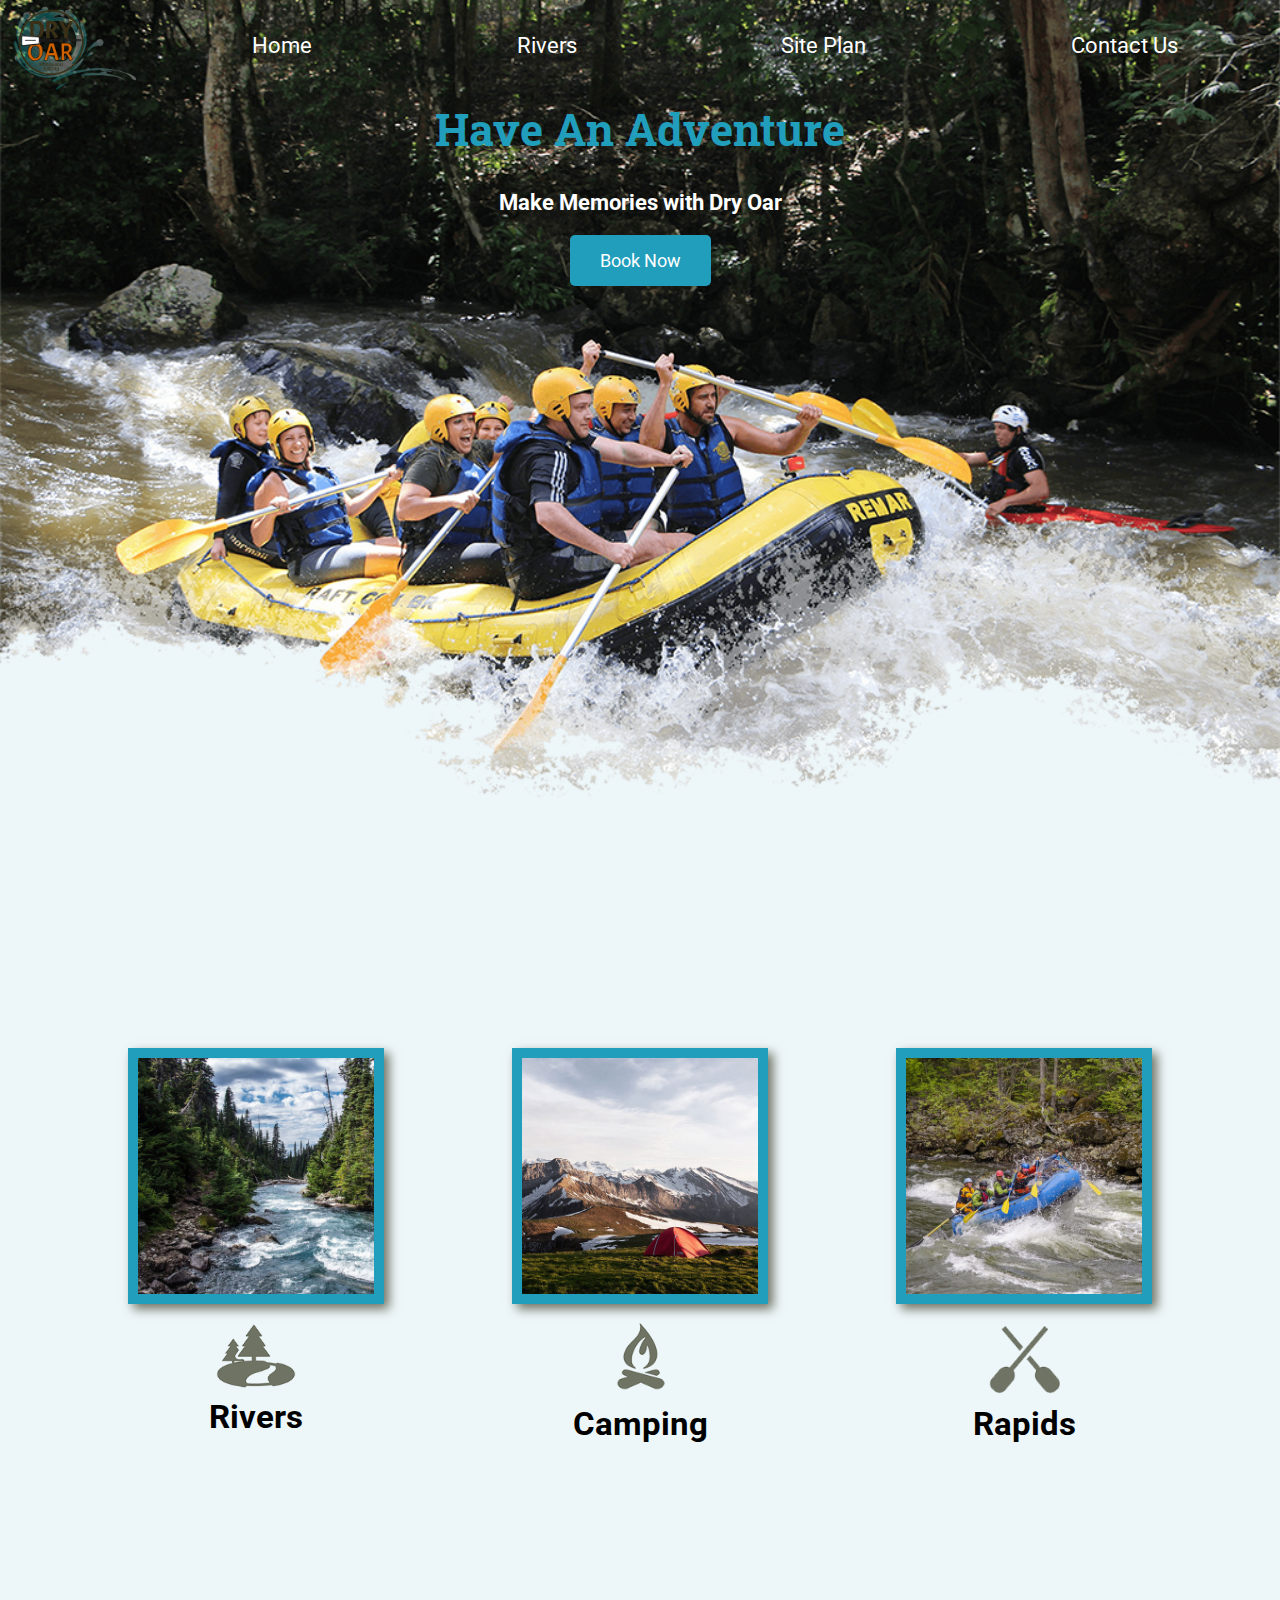
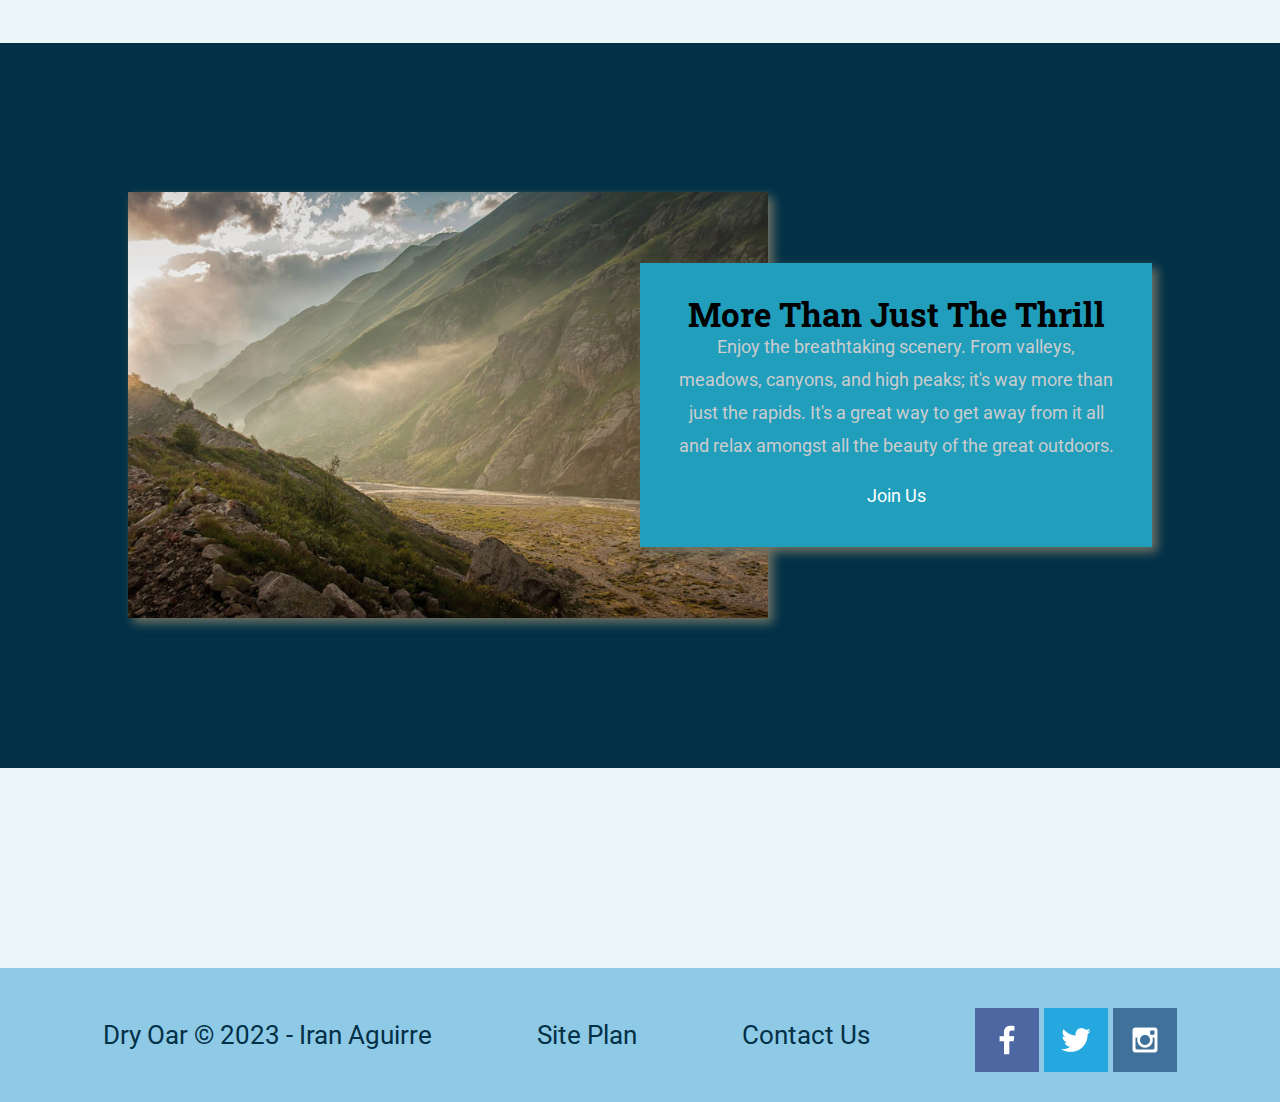
==== commit 953bf425: "rivers html and css" ====
--- a/index.html
+++ b/index.html
@@ -17,7 +17,7 @@
             <nav class="nav-home">
                 <ul>
                     <li><a href="./index.html">Home</a></li>
-                    <li><a href="#">Page 2</a></li>
+                    <li><a href="./rivers.html">Rivers</a></li>
                     <li><a href="./site-plan-rafting.html">Site Plan</a></li>
                     <li><a href="contactus.html">Contact Us</a></li>
                 </ul>
--- a/styles/styles.css
+++ b/styles/styles.css
@@ -45,7 +45,7 @@
 /* nav a, */
 .book,
 .join,
-footer a{
+.footer-home a{
     text-decoration: none;
     color: black;
 }
@@ -55,6 +55,7 @@
 .header-home{
     display: grid;
     grid-template-columns: 150px auto;
+    align-items: center;
 }
 #logo_link {
     height: 90px;
@@ -103,6 +104,9 @@
     grid-column: 2/3;
     grid-row: 1/2;
     margin-top: 100px;
+    display: flex;
+    flex-direction: column;
+    row-gap: 32px;
 }
 #hero-img{
     width: 100%;
@@ -128,9 +132,9 @@
 main section img{
     box-sizing: border-box;
 }
-/* nav a:hover{
+nav-home a:hover{
     background-color: #edf6f9;
-} */
+}
 #background {
     height: 725px;
 }
@@ -624,10 +628,10 @@
         display: block;
         height: auto;
     }
-    nav, .footer-home {
+    .nav-home, .footer-home {
         flex-direction: column;
     }
-    nav a {
+    .nav-home a {
         display: block;
         padding: 15px;
     }
@@ -706,17 +710,28 @@
     grid-row: 2/3;
   }
   .footer__container{
-    flex-direction: column;
+    flex-direction: column-reverse;
     row-gap: 60px;
   }
   .footer__left{
     display: flex;
-    flex-direction: column-reverse;
+    flex-direction: column;
     align-items: center;
   }
   .footer__right{
     flex-direction: column;
   }
-
-
-}
+  .footer__nav ul{
+    align-items: center;
+  }
+  .footer__column{
+    margin: 0 auto;
+    display: flex;
+    flex-direction: column;
+    align-items: center;
+  }
+  .footer__line{
+    width: 100%;
+  }
+
+}
